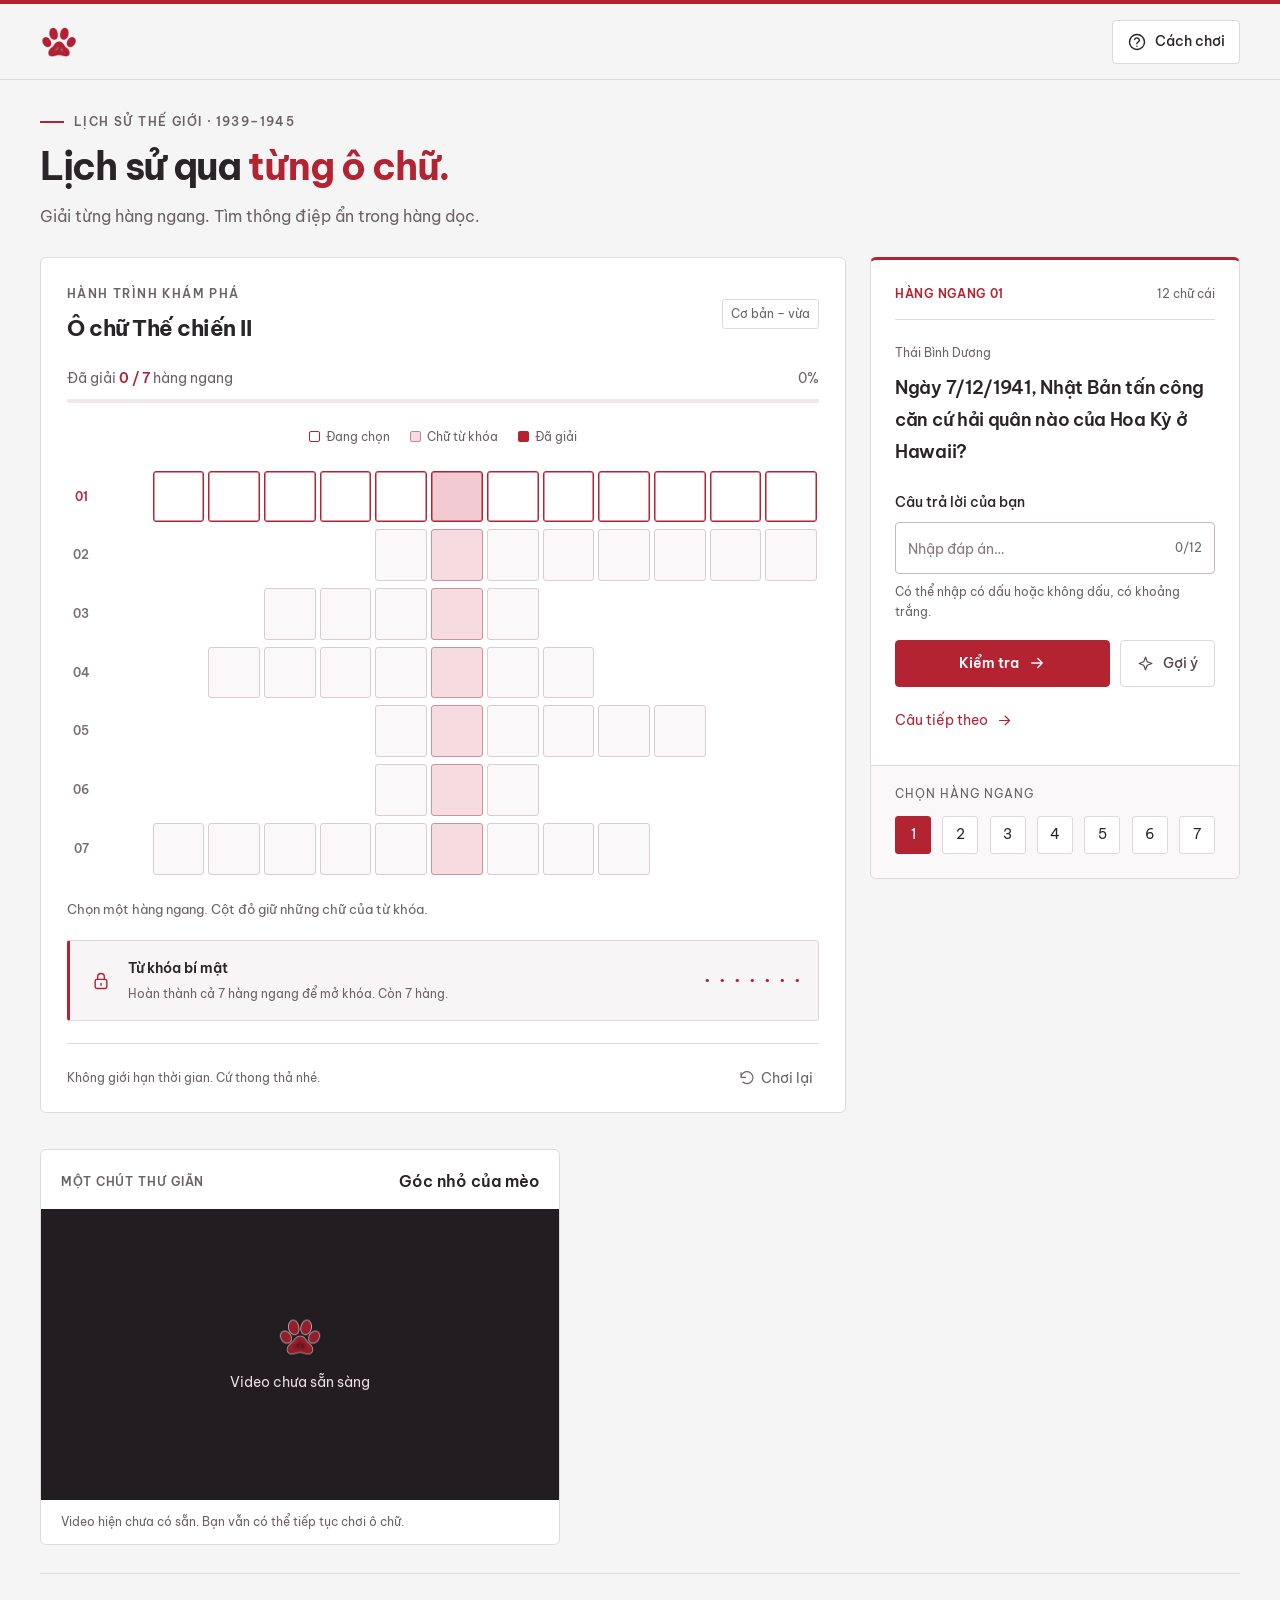
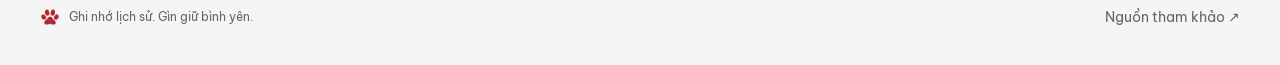
==== index.html @ 8218dc99 "first commit" ====
<!doctype html>
<html lang="vi">
<head><meta charset="utf-8"><meta name="viewport" content="width=device-width, initial-scale=1"><meta name="theme-color" content="#b42332"><title>Ô chữ Thế chiến II</title><meta name="description" content="Giải 7 hàng ngang về Thế chiến II để tìm từ khóa bí mật. Khám phá các sự kiện lịch sử giai đoạn 1939–1945."><link rel="icon" href="assets/favicon.svg" type="image/svg+xml"><link rel="stylesheet" href="style.css"><script type="module" src="script.js"></script></head>
<body>
<a class="skip" href="#game">Đến ô chữ</a>
<div id="paw-effects" aria-hidden="true"></div>
<svg class="icons" xmlns="http://www.w3.org/2000/svg" aria-hidden="true"><symbol id="arrow" viewBox="0 0 24 24"><path d="M5 12h14m-6-6 6 6-6 6"/></symbol><symbol id="help" viewBox="0 0 24 24"><circle cx="12" cy="12" r="9"/><path d="M9.1 9a3 3 0 0 1 5.8 1c0 2-3 2-3 4m.1 3h.01"/></symbol><symbol id="check" viewBox="0 0 24 24"><path d="m5 12 4 4L19 6"/></symbol><symbol id="spark" viewBox="0 0 24 24"><path d="m12 3 2.5 6.5L21 12l-6.5 2.5L12 21l-2.5-6.5L3 12l6.5-2.5Z"/></symbol><symbol id="reset" viewBox="0 0 24 24"><path d="M3 11a9 9 0 1 1 2.8 7M3 4v7h7"/></symbol><symbol id="lock" viewBox="0 0 24 24"><rect x="5" y="10" width="14" height="11" rx="2"/><path d="M8 10V7a4 4 0 0 1 8 0v3m-4 5v2"/></symbol></svg>
<header class="topbar"><span class="header-flourish" aria-hidden="true"><img src="assets/paw.webp" alt=""></span><button class="rules-button" data-open="help-dialog"><svg><use href="#help"/></svg>Cách chơi</button></header>
<main>
<section class="intro"><div><p class="eyebrow"><span></span> LỊCH SỬ THẾ GIỚI · 1939–1945</p><h1>Lịch sử qua <span>từng ô chữ.</span></h1><p>Giải từng hàng ngang. Tìm thông điệp ẩn trong hàng dọc.</p></div></section>
<div class="game-layout" id="game">
<section class="board-panel" aria-labelledby="board-title">
<div class="board-heading"><div><p class="overline">HÀNH TRÌNH KHÁM PHÁ</p><h2 id="board-title">Ô chữ Thế chiến II</h2></div><span class="difficulty">Cơ bản – vừa</span></div>
<div class="progress-info"><span id="progress-text">Đã giải <strong>0 / 7</strong> hàng ngang</span><span id="progress-percent">0%</span></div><div class="progress-track" role="progressbar" aria-label="Số câu đã giải" aria-valuemin="0" aria-valuemax="7" aria-valuenow="0"><span></span></div>
<div class="board-legend"><span><i class="legend-selected"></i> Đang chọn</span><span><i class="legend-key"></i> Chữ từ khóa</span><span><i class="legend-solved"></i> Đã giải</span></div>
<div class="grid-scroll" tabindex="0" role="region" aria-label="Bảng ô chữ; chọn một hàng để xem câu hỏi"><div id="crossword" class="crossword"></div></div>
<div class="board-guidance"><p class="board-tip">Chọn một hàng ngang. Cột đỏ giữ những chữ của từ khóa.</p></div>
<div id="keyword-box" class="keyword-box"><div class="keyword-icon"><svg><use href="#lock"/></svg></div><div class="keyword-copy"><h3>Từ khóa bí mật</h3><p id="keyword-note">Hoàn thành cả 7 hàng ngang để mở khóa.</p></div><div id="keyword-preview" class="keyword-preview" aria-label="Từ khóa chưa được mở">· · · · · · ·</div></div>
<div class="board-footer"><span>Không giới hạn thời gian. Cứ thong thả nhé.</span><button id="reset-button"><svg><use href="#reset"/></svg>Chơi lại</button></div>
</section>
<aside class="question-panel" aria-labelledby="question-title">

<div class="question-content"><div class="question-meta"><span id="question-number">HÀNG NGANG 01</span><span id="letter-count">12 chữ cái</span></div><span id="question-tag" class="question-tag"></span><h2 id="question-title" tabindex="-1"></h2>
<form id="answer-form" novalidate><label for="answer">Câu trả lời của bạn</label><div class="answer-wrap"><input id="answer" name="answer" type="text" autocomplete="off" autocapitalize="characters" spellcheck="false" aria-describedby="input-note feedback" placeholder="Nhập đáp án…"><span id="input-count">0/12</span></div><p id="input-note">Có thể nhập có dấu hoặc không dấu, có khoảng trắng.</p><div class="form-actions"><button class="primary" id="submit-answer" type="submit">Kiểm tra <svg><use href="#arrow"/></svg></button><button class="hint-button" id="hint-button" type="button" aria-expanded="false"><svg><use href="#spark"/></svg>Gợi ý</button></div></form>
<p id="hint" class="hint-text" hidden></p><div id="feedback" role="status" aria-live="polite"></div><div id="explanation" class="explanation" hidden><p></p><a target="_blank" rel="noopener noreferrer">Đọc nguồn lịch sử ↗</a></div><button class="next-button" id="next-question">Câu tiếp theo <svg><use href="#arrow"/></svg></button>
</div>
<div class="question-switcher"><span>CHỌN HÀNG NGANG</span><div id="question-nav" aria-label="Chọn câu hỏi"></div></div>
</aside>
</div>
<section class="video-section" aria-labelledby="video-title">
<div class="video-heading"><span class="overline">MỘT CHÚT THƯ GIÃN</span><h2 id="video-title">Góc nhỏ của mèo</h2></div>
<div class="video-frame">
<video id="cat-video" controls playsinline preload="metadata" aria-label="Video mèo" aria-describedby="video-status"><source src="cat.mp4" type="video/mp4">Trình duyệt của bạn không hỗ trợ phát video.</video>
<div id="video-empty" class="video-empty" hidden><img src="assets/paw.webp" alt=""><p>Video chưa sẵn sàng</p></div>
</div>
<p id="video-status" class="video-status" role="status" hidden>Video hiện chưa có sẵn. Bạn vẫn có thể tiếp tục chơi ô chữ.</p>
</section>
<footer><div><img class="paw-icon" src="assets/paw.webp" alt=""><span>Ghi nhớ lịch sử. Gìn giữ bình yên.</span></div><button data-open="sources-dialog">Nguồn tham khảo <span aria-hidden="true">↗</span></button></footer>
</main>
<dialog id="help-dialog" aria-labelledby="help-title"><div class="dialog-header"><span class="overline">TRƯỚC KHI KHÁM PHÁ</span><button class="close-dialog" aria-label="Đóng hướng dẫn">×</button></div><h2 id="help-title">Cách chơi ô chữ</h2><ol class="instructions"><li><strong>Chọn một hàng ngang.</strong><p>Nhấn vào hàng trong bảng hoặc số câu bên dưới câu hỏi.</p></li><li><strong>Điền đáp án và kiểm tra.</strong><p>Nhập có dấu hay không dấu đều được. Bảng tự bỏ dấu và khoảng trắng. Nhấn Enter để kiểm tra.</p></li><li><strong>Mở thông điệp cuối cùng.</strong><p>Mỗi đáp án đúng đóng góp một chữ vào cột đỏ. Giải đủ 7 hàng, đọc cột này từ trên xuống để tìm từ khóa.</p></li></ol><p class="dialog-note">Không có đồng hồ đếm ngược. Bạn có thể dùng gợi ý, sửa câu trả lời và xem lại các câu đã giải. Trên màn hình nhỏ, vuốt ngang bảng nếu cần.</p><button class="primary close-dialog">Bắt đầu khám phá <svg><use href="#arrow"/></svg></button></dialog>
<dialog id="sources-dialog" aria-labelledby="sources-title"><div class="dialog-header"><span class="overline">ĐỌC THÊM VỀ LỊCH SỬ</span><button class="close-dialog" aria-label="Đóng nguồn tham khảo">×</button></div><h2 id="sources-title">Nguồn tham khảo</h2><p>Thông tin câu hỏi được đối chiếu với các bảo tàng và cơ quan lưu trữ dưới đây. Nguồn gốc bằng tiếng Anh; câu hỏi và giải thích đã được viết lại bằng tiếng Việt.</p><ul id="sources-list" class="sources-list"></ul></dialog>
<dialog id="reset-dialog" aria-labelledby="reset-title"><div class="dialog-header"><span class="overline">MỘT HÀNH TRÌNH MỚI</span><button class="close-dialog" aria-label="Đóng">×</button></div><h2 id="reset-title">Bắt đầu lại ô chữ?</h2><p>Các câu đã điền và gợi ý đang mở sẽ được xóa khỏi lượt chơi này.</p><div class="dialog-actions"><button class="secondary close-dialog">Tiếp tục chơi</button><button class="primary" id="confirm-reset">Chơi lại từ đầu</button></div></dialog>
<dialog id="complete-dialog" class="complete-dialog" aria-labelledby="complete-title"><div class="dialog-header"><span class="overline">7 MẢNH KÝ ỨC · 1 THÔNG ĐIỆP</span><button class="close-dialog" aria-label="Đóng kết quả">×</button></div><span class="complete-emblem"><img src="assets/paw.webp" alt=""></span><p class="completion-caption">Bạn đã mở khóa từ hàng dọc</p><h2 id="complete-title">HÒA BÌNH</h2><p>Sau những năm tháng chiến tranh, điều đáng gìn giữ nhất vẫn là một ngày bình yên.</p><div class="result-letters" aria-hidden="true"><span>H</span><span>O</span><span>A</span><span>B</span><span>I</span><span>N</span><span>H</span></div><button class="primary close-dialog">Xem lại ô chữ <svg><use href="#arrow"/></svg></button></dialog>
<noscript><div class="noscript">Hãy bật JavaScript trong trình duyệt để chơi ô chữ.</div></noscript>
</body></html>
---- style.css ----
@import url('https://fonts.googleapis.com/css2?family=Be+Vietnam+Pro:wght@400;500;600;700;800&display=swap');
:root{font-family:'Be Vietnam Pro',Arial,sans-serif;color:#292427;background:#f6f5f5;font-synthesis:none;--red:#b42332;--dark:#861b27;--muted:#6b6266;--line:#dfd9db;--pale:#fcf0f1}
*{box-sizing:border-box}body{margin:0;font-size:16px;line-height:1.65;border-top:4px solid var(--red)}h1,h2,h3,p{margin-top:0}button,input,a{font:inherit}button{cursor:pointer;color:inherit}button:disabled{cursor:default}a{color:var(--red);text-underline-offset:4px}button,a,input{-webkit-tap-highlight-color:transparent}button:focus-visible,a:focus-visible,input:focus-visible,.grid-scroll:focus-visible{outline:3px solid var(--red);outline-offset:4px}::selection{background:#f4c4ca;color:#54121a}svg{width:20px;height:20px;fill:none;stroke:currentColor;stroke-width:1.7;stroke-linecap:round;stroke-linejoin:round;flex-shrink:0}.icons{position:absolute;width:0;height:0;overflow:hidden}.skip{position:fixed;top:-100px;left:20px;z-index:100;background:white;padding:12px 20px}.skip:focus{top:10px}[hidden]{display:none!important}
.topbar,main{max-width:1320px;margin:auto;padding-left:40px;padding-right:40px}.topbar{display:flex;align-items:center;justify-content:space-between;min-height:76px;border-bottom:1px solid var(--line)}.header-flourish{display:flex;align-items:center}.header-flourish img{width:38px;height:38px;object-fit:contain}.rules-button{display:flex;align-items:center;gap:8px;background:white;border:1px solid var(--line);border-radius:4px;padding:9px 14px;font-size:14px;font-weight:500;min-height:44px}.rules-button:hover{border-color:var(--red);color:var(--red)}.intro{padding:32px 0 28px}.eyebrow,.overline{font-size:12px;letter-spacing:1.4px;font-weight:600;color:var(--muted);margin-bottom:8px}.eyebrow{display:flex;align-items:center;gap:10px}.eyebrow>span{height:2px;width:24px;background:var(--red)}h1{font-size:clamp(28px,3vw,40px);line-height:1.4;font-weight:700;letter-spacing:-1.3px;margin-bottom:9px}h1 span{color:var(--red)}.intro>div>p:last-child{color:var(--muted);margin:0;font-size:16px}.game-layout{display:grid;grid-template-columns:minmax(0,1fr) 370px;gap:24px;align-items:start;scroll-margin-top:20px}.board-panel,.question-panel{background:white;border:1px solid var(--line);border-radius:6px;min-width:0;overflow:hidden}.board-panel{padding:26px 26px 0}.board-heading{display:flex;align-items:center;justify-content:space-between;gap:12px}.board-heading h2{font-size:22px;line-height:1.5;letter-spacing:-.5px;margin:0;font-weight:700}.difficulty{font-size:12px;color:var(--muted);white-space:nowrap;border:1px solid var(--line);padding:4px 8px;border-radius:3px}.progress-info{display:flex;justify-content:space-between;gap:12px;font-size:14px;color:var(--muted);margin:22px 0 9px}.progress-info strong{color:var(--red);font-weight:600}.progress-track{height:4px;background:#eee9eb}.progress-track>span{display:block;height:100%;width:0;background:var(--red);transition:width .35s ease}.board-legend{display:flex;justify-content:center;gap:20px;flex-wrap:wrap;font-size:12px;color:var(--muted);margin:24px 0 14px}.board-legend span{display:flex;align-items:center;gap:6px}.board-legend i{width:11px;height:11px;border-radius:2px}.legend-selected{border:1px solid var(--red);background:white}.legend-key{border:1px solid #c98790;background:#f6dce0}.legend-solved{background:var(--red)}.grid-scroll{overflow-x:auto;scrollbar-width:thin;scrollbar-color:#c6a1a7 transparent;padding:10px 2px 15px}.crossword{display:grid;gap:7px;width:100%;min-width:455px;max-width:780px;margin:auto}.cross-row{display:grid;grid-template-columns:24px repeat(13,minmax(0,1fr));gap:4px;align-items:center;padding:0;border:0;background:none;width:100%;text-align:center}.row-number{font-size:12px;font-weight:600;color:#796d72}.letter{aspect-ratio:1;display:grid;place-items:center;min-width:0;font-size:clamp(14px,1.5vw,20px);line-height:1;font-weight:600;color:#493c41;border:1px solid #d9cdd1;background:#faf8f9;border-radius:3px;transition:background .18s,border-color .18s,color .18s}.blank-cell{aspect-ratio:1;pointer-events:none}.letter.key-cell{background:#f6dce0;border-color:#cc919b}.cross-row:hover .letter{border-color:#b77c86}.cross-row.active .letter{background:white;border-color:var(--red);box-shadow:inset 0 0 0 .5px var(--red)}.cross-row.active .key-cell{background:#f2cad1}.cross-row.active .row-number{color:var(--red)}.cross-row.solved .letter{background:#f8ecee;border-color:#dcb1ba;color:#8b2634}.cross-row.solved .key-cell{background:var(--red);border-color:var(--red);color:white}.cross-row.solved.active .letter{border-color:var(--red)}.board-guidance{margin:8px 0 20px}.board-tip{font-size:13px;line-height:1.75;color:var(--muted);margin:0}.keyword-box{display:flex;align-items:center;gap:12px;background:#f8f5f6;border:1px solid var(--line);border-left:3px solid var(--red);padding:16px;border-radius:3px}.keyword-icon{display:grid;place-items:center;color:var(--red);flex-shrink:0;width:30px}.keyword-copy{min-width:0}.keyword-copy h3{font-size:14px;margin:0 0 4px;font-weight:600}.keyword-copy p{font-size:12px;margin:0;color:var(--muted)}.keyword-preview{margin-left:auto;white-space:nowrap;font-size:20px;letter-spacing:2px;color:var(--red);font-weight:700}.keyword-box.unlocked{background:var(--pale);border-color:#cc919b}.keyword-box.unlocked .keyword-preview{font-size:16px;letter-spacing:.4px}.board-footer{display:flex;justify-content:space-between;align-items:center;gap:14px;border-top:1px solid var(--line);margin-top:22px;padding:14px 0;font-size:12px;color:var(--muted)}.board-footer button{display:flex;align-items:center;gap:6px;border:0;background:none;font-size:14px;min-height:40px;white-space:nowrap}.board-footer svg{width:16px;height:16px}.question-panel{border-top:3px solid var(--red)}.question-content{padding:24px}.question-meta{display:flex;justify-content:space-between;gap:8px;font-size:12px;font-weight:600;color:var(--red);letter-spacing:.7px;padding-bottom:15px;border-bottom:1px solid var(--line);margin-bottom:18px}.question-meta>span:last-child{letter-spacing:0;color:var(--muted);font-weight:400}.question-tag{display:inline-block;font-size:12px;color:var(--muted);margin-bottom:9px}#question-title{font-size:18px;line-height:1.8;font-weight:600;letter-spacing:-.3px;margin:0 0 22px;min-height:96px}#question-title:focus{outline:none}#answer-form label{display:block;font-size:14px;font-weight:500;margin-bottom:8px}.answer-wrap{position:relative;display:flex;align-items:center;border:1px solid #c4b8bd;background:white;border-radius:4px;transition:border-color .2s}.answer-wrap:focus-within{border-color:var(--red);box-shadow:0 0 0 3px #b4233210}.answer-wrap.invalid{border-color:var(--red);background:#fff6f7}#answer{width:100%;background:none;border:0;outline:none;border-radius:4px;padding:12px 58px 12px 12px;color:#292427;font-size:16px}#answer::placeholder{color:#85787d;font-size:14px}#input-count{position:absolute;right:12px;font-size:12px;color:var(--muted);pointer-events:none}#input-note{font-size:12px;color:var(--muted);margin:8px 0 18px}.form-actions{display:grid;grid-template-columns:1fr auto;gap:10px}.primary,.secondary,.hint-button{display:inline-flex;align-items:center;justify-content:center;gap:9px;min-height:46px;border-radius:4px;padding:11px 16px;font-size:14px;font-weight:600;transition:background .18s,transform .18s;border:1px solid var(--red)}.primary{background:var(--red);color:white}.primary:hover:not(:disabled){background:var(--dark);border-color:var(--dark)}.primary:active:not(:disabled){transform:translateY(1px)}.primary:disabled{background:#f1e8ea;border-color:#e6d7dc;color:#79646c}.primary svg{width:18px;height:18px}.hint-button,.secondary{background:white;border-color:var(--line);color:#56464d;font-weight:500}.hint-button:hover:not(:disabled),.secondary:hover{border-color:#b98792;background:var(--pale)}.hint-button:disabled{opacity:.5}.hint-button svg{width:17px;height:17px}.hint-text{background:#faf4f5;border-left:2px solid var(--red);font-size:14px;padding:12px;margin:16px 0 0;color:#5f464e}#feedback{font-size:14px;color:var(--red)}#feedback:not(:empty){margin-top:16px}#feedback.correct{color:#65404a;font-weight:600}.explanation{border-top:1px solid var(--line);padding-top:14px;margin-top:14px}.explanation p{font-size:14px;color:var(--muted);margin-bottom:9px}.explanation a{font-size:13px}.next-button{border:0;background:none;display:flex;align-items:center;gap:8px;font-size:14px;color:var(--red);padding:8px 0;margin-top:14px;min-height:40px}.next-button svg{width:17px;height:17px}.question-switcher{padding:18px 24px 24px;background:#faf8f9;border-top:1px solid var(--line)}.question-switcher>span{display:block;color:var(--muted);font-size:12px;letter-spacing:1px;margin-bottom:12px}#question-nav{display:flex;justify-content:space-between;gap:5px}#question-nav button{position:relative;width:36px;height:38px;border:1px solid var(--line);background:white;border-radius:3px;font-size:14px}#question-nav button:hover{border-color:var(--red)}#question-nav button.active{background:var(--red);border-color:var(--red);color:white}#question-nav button.solved:after{content:'';position:absolute;bottom:4px;left:calc(50% - 5px);width:10px;height:2px;background:var(--red)}#question-nav button.active.solved:after{background:white}
.video-section{max-width:520px;margin:36px 0 0;border:1px solid var(--line);border-radius:6px;background:white;overflow:hidden}.video-heading{padding:18px 20px 14px;display:flex;align-items:center;justify-content:space-between;gap:12px}.video-heading .overline{margin:0;font-size:12px;letter-spacing:.9px}.video-heading h2{font-size:16px;margin:0;font-weight:600}.video-frame{aspect-ratio:16/9;position:relative;background:#221d20}.video-frame video{display:block;width:100%;height:100%;object-fit:contain}.video-empty{position:absolute;inset:0;display:flex;flex-direction:column;align-items:center;justify-content:center;color:#e9dde1}.video-empty img{width:44px;height:44px;opacity:.8;object-fit:contain}.video-empty p{font-size:14px;margin:12px 0 0}.video-status{font-size:12px;color:var(--muted);padding:12px 20px;margin:0}footer{display:flex;justify-content:space-between;align-items:center;gap:16px;padding:24px 0 28px;margin-top:28px;border-top:1px solid var(--line);font-size:12px;color:var(--muted)}footer>div{display:flex;align-items:center;gap:9px}.paw-icon{width:20px;height:20px;object-fit:contain}footer button{border:0;background:none;color:var(--muted);font-size:14px;padding:8px 0}
dialog{font:inherit;color:#292427;border:1px solid var(--line);border-top:4px solid var(--red);border-radius:6px;padding:28px;width:min(540px,calc(100vw - 32px));max-height:90svh;background:white;box-shadow:0 20px 70px #23171e26}dialog::backdrop{background:#21161bcc}.dialog-header{display:flex;justify-content:space-between;align-items:center;gap:12px;margin-bottom:20px}.dialog-header .overline{margin:0}.dialog-header button{display:grid;place-items:center;width:36px;height:36px;border:1px solid var(--line);background:white;border-radius:3px;font-size:25px;line-height:1}dialog h2{font-size:26px;letter-spacing:-.6px;margin-bottom:18px}dialog>p{font-size:16px;color:var(--muted)}dialog .dialog-note{font-size:13px;background:#f8f5f6;padding:14px;color:var(--muted)}.instructions{padding-left:22px}.instructions li{font-size:16px;padding-left:6px;margin-bottom:18px}.instructions p{font-size:14px;margin:5px 0;color:var(--muted)}.sources-list{list-style:none;padding:0}.sources-list li{border-top:1px solid var(--line);padding:12px 0}.sources-list a{font-size:14px}.sources-list small{display:block;font-size:12px;color:var(--muted);margin-top:4px}.dialog-actions{display:flex;justify-content:flex-end;gap:10px;margin-top:20px}.complete-dialog{text-align:center}.complete-emblem{display:block;width:60px;height:60px;margin:8px auto 20px}.complete-emblem img{width:100%;height:100%;object-fit:contain}.completion-caption{font-size:14px!important}.complete-dialog h2{font-size:42px;letter-spacing:4px;color:var(--red);margin-bottom:14px}.result-letters{display:flex;justify-content:center;gap:6px;margin:24px 0}.result-letters span{display:grid;place-items:center;width:38px;height:42px;border:1px solid #dcb1ba;background:var(--pale);font-weight:600;color:var(--red);border-radius:3px}.noscript{position:fixed;bottom:12px;left:12px;right:12px;background:white;border:1px solid var(--red);padding:12px;text-align:center}
#paw-effects{position:fixed;inset:0;z-index:50;overflow:hidden;pointer-events:none}.paw-stamp{position:absolute;width:26px;height:26px;object-fit:contain;pointer-events:none}@media(hover:hover) and (pointer:fine){.paw-ready body,.paw-ready button,.paw-ready a,.paw-ready dialog{cursor:url('assets/paw-cursor.png') 16 7,auto}.paw-ready input{cursor:text}.paw-ready video{cursor:auto}}
@media(max-width:1150px){.topbar,main{padding-left:24px;padding-right:24px}.game-layout{grid-template-columns:minmax(0,1fr) 330px;gap:18px}.board-panel{padding:22px 20px 0}.question-content{padding:22px 20px}.question-switcher{padding:18px 20px 22px}.keyword-box{flex-wrap:wrap}.keyword-preview{font-size:18px}.board-heading{align-items:flex-start;flex-wrap:wrap}.letter{font-size:16px}}
@media(max-width:950px){.game-layout{grid-template-columns:1fr}.crossword{max-width:720px}.board-panel{padding:24px 26px 0}.board-heading{align-items:center}.question-content{padding:26px}.question-switcher{padding:20px 26px}#question-title{min-height:0}#question-nav{justify-content:flex-start;gap:10px}.question-panel .form-actions{grid-template-columns:minmax(160px,240px) auto;justify-content:start}.letter{font-size:20px}.video-section{margin-top:24px}}
@media(max-width:580px){.topbar,main{padding-left:16px;padding-right:16px}.topbar{min-height:66px}.header-flourish img{width:31px;height:31px}.rules-button{padding:8px 12px}.intro{padding:24px 0}.intro h1{font-size:28px;letter-spacing:-1px}.intro>div>p:last-child{font-size:14px}.eyebrow{letter-spacing:.5px}.board-panel{padding:18px 14px 0}.board-heading h2{font-size:20px}.board-heading{gap:8px}.board-legend{gap:13px;font-size:12px}.crossword{min-width:445px;gap:7px}.cross-row{grid-template-columns:21px repeat(13,minmax(0,1fr));gap:4px}.letter{font-size:16px}.keyword-box{padding:13px 10px;gap:8px}.keyword-preview{width:100%;text-align:center;margin-top:7px}.board-footer>span{max-width:190px}.question-content{padding:22px 18px}.question-switcher{padding:18px}.question-panel .form-actions{grid-template-columns:1fr auto;justify-content:stretch}#question-nav{justify-content:space-between;gap:5px}#question-nav button{width:34px;height:40px}.video-heading{flex-wrap:wrap;padding:14px 16px;gap:5px}.video-heading .overline{font-size:12px}.video-heading h2{font-size:15px}footer{flex-wrap:wrap;gap:6px;margin-top:24px;padding:20px 0}dialog{padding:22px}.complete-dialog h2{font-size:32px;letter-spacing:3px}.result-letters{gap:4px}.result-letters span{width:31px;height:38px}.dialog-actions{flex-wrap:wrap}}
@media(prefers-reduced-motion:reduce){*,*:before,*:after{animation:none!important;transition:none!important}#paw-effects{display:none}.primary:active:not(:disabled){transform:none}}
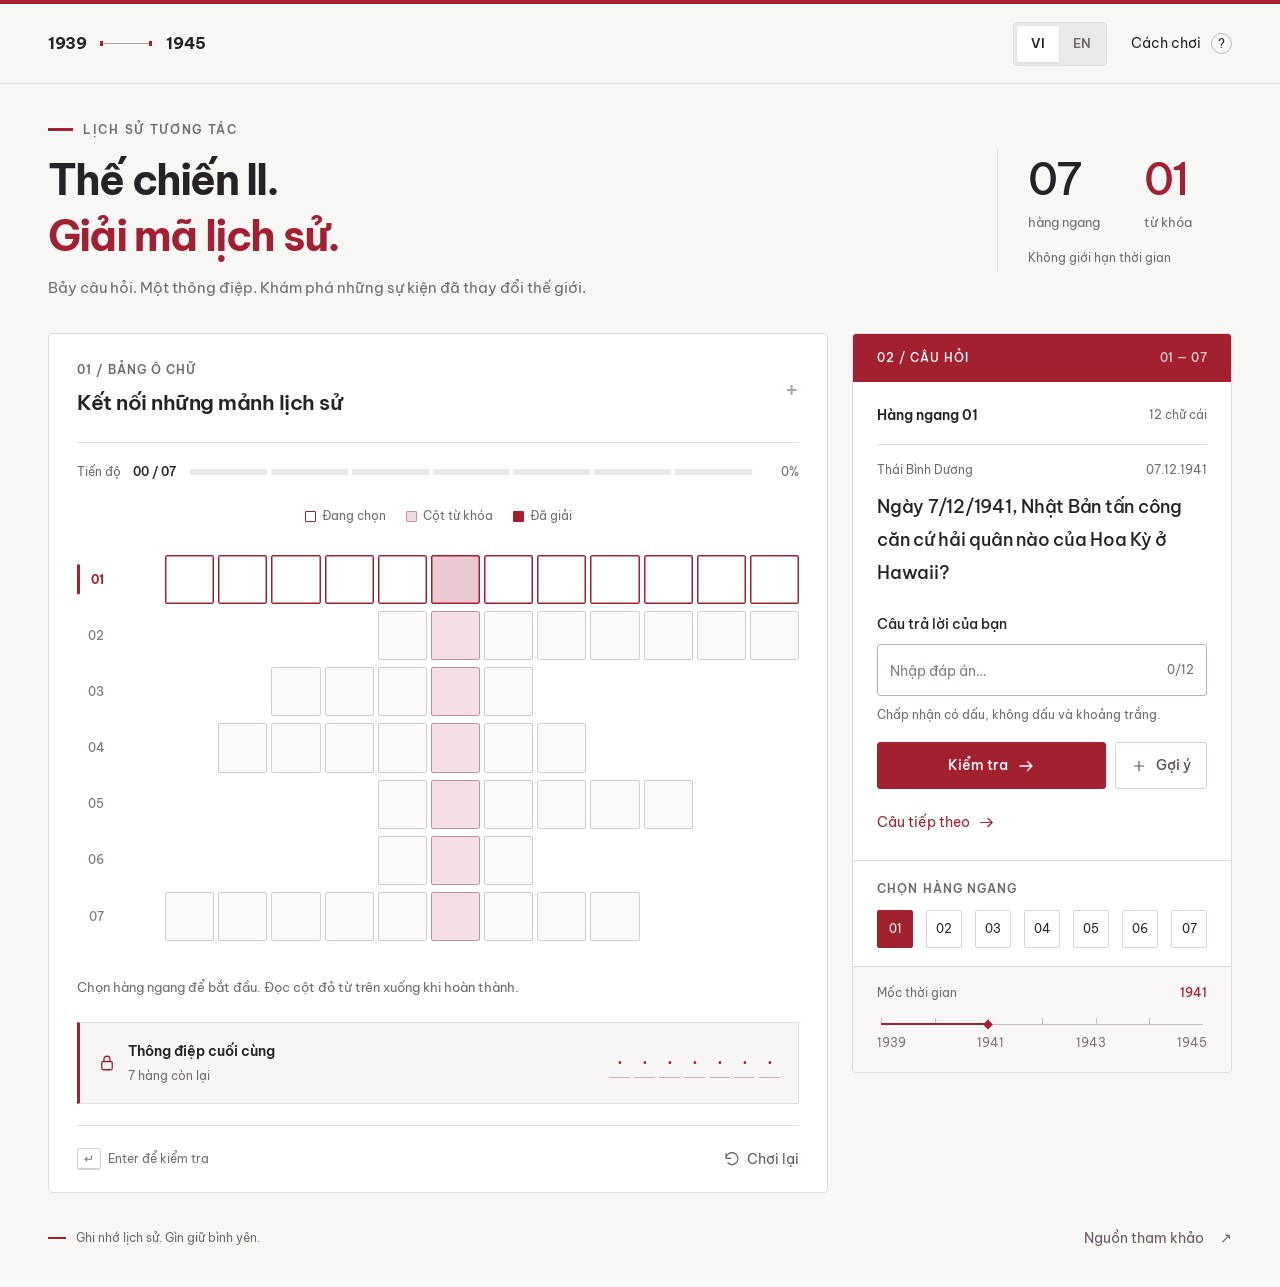
==== commit f9866543: "Rebuild" ====
--- a/index.html
+++ b/index.html
@@ -1,45 +1,36 @@
 <!doctype html>
 <html lang="vi">
-<head><meta charset="utf-8"><meta name="viewport" content="width=device-width, initial-scale=1"><meta name="theme-color" content="#b42332"><title>Ô chữ Thế chiến II</title><meta name="description" content="Giải 7 hàng ngang về Thế chiến II để tìm từ khóa bí mật. Khám phá các sự kiện lịch sử giai đoạn 1939–1945."><link rel="icon" href="assets/favicon.svg" type="image/svg+xml"><link rel="stylesheet" href="style.css"><script type="module" src="script.js"></script></head>
+<head>
+<meta charset="utf-8"><meta name="viewport" content="width=device-width, initial-scale=1"><meta name="theme-color" content="#a32030">
+<title>Thế chiến II — Giải mã lịch sử</title><meta name="description" content="Giải bảy câu hỏi lịch sử. Khám phá Thế chiến II qua một ô chữ tương tác.">
+<link rel="icon" href="assets/favicon.svg" type="image/svg+xml"><link rel="stylesheet" href="style.css"><script type="module" src="script.js"></script>
+</head>
 <body>
-<a class="skip" href="#game">Đến ô chữ</a>
-<div id="paw-effects" aria-hidden="true"></div>
-<svg class="icons" xmlns="http://www.w3.org/2000/svg" aria-hidden="true"><symbol id="arrow" viewBox="0 0 24 24"><path d="M5 12h14m-6-6 6 6-6 6"/></symbol><symbol id="help" viewBox="0 0 24 24"><circle cx="12" cy="12" r="9"/><path d="M9.1 9a3 3 0 0 1 5.8 1c0 2-3 2-3 4m.1 3h.01"/></symbol><symbol id="check" viewBox="0 0 24 24"><path d="m5 12 4 4L19 6"/></symbol><symbol id="spark" viewBox="0 0 24 24"><path d="m12 3 2.5 6.5L21 12l-6.5 2.5L12 21l-2.5-6.5L3 12l6.5-2.5Z"/></symbol><symbol id="reset" viewBox="0 0 24 24"><path d="M3 11a9 9 0 1 1 2.8 7M3 4v7h7"/></symbol><symbol id="lock" viewBox="0 0 24 24"><rect x="5" y="10" width="14" height="11" rx="2"/><path d="M8 10V7a4 4 0 0 1 8 0v3m-4 5v2"/></symbol></svg>
-<header class="topbar"><span class="header-flourish" aria-hidden="true"><img src="assets/paw.webp" alt=""></span><button class="rules-button" data-open="help-dialog"><svg><use href="#help"/></svg>Cách chơi</button></header>
+<a class="skip" href="#game" data-i18n="skip">Đến ô chữ</a>
+<svg class="icons" xmlns="http://www.w3.org/2000/svg" aria-hidden="true"><symbol id="arrow" viewBox="0 0 24 24"><path d="M4 12h16m-6-6 6 6-6 6"/></symbol><symbol id="check" viewBox="0 0 24 24"><path d="m5 12 4 4L19 6"/></symbol><symbol id="plus" viewBox="0 0 24 24"><path d="M12 5v14M5 12h14"/></symbol><symbol id="reset" viewBox="0 0 24 24"><path d="M3 11a9 9 0 1 1 2.8 7M3 4v7h7"/></symbol><symbol id="lock" viewBox="0 0 24 24"><rect x="5" y="10" width="14" height="11" rx="2"/><path d="M8 10V7a4 4 0 0 1 8 0v3"/></symbol></svg>
+<header class="topbar"><div class="period" aria-label="1939–1945"><span>1939</span><i></i><span>1945</span></div><div class="top-actions"><div class="language-switch" role="group" aria-label="Ngôn ngữ" data-aria="language"><button data-lang="vi" lang="vi" aria-label="Tiếng Việt" aria-pressed="true">VI</button><button data-lang="en" lang="en" aria-label="English" aria-pressed="false">EN</button></div><button class="rules-button" data-open="help-dialog"><span data-i18n="rules">Cách chơi</span><span aria-hidden="true">?</span></button></div></header>
 <main>
-<section class="intro"><div><p class="eyebrow"><span></span> LỊCH SỬ THẾ GIỚI · 1939–1945</p><h1>Lịch sử qua <span>từng ô chữ.</span></h1><p>Giải từng hàng ngang. Tìm thông điệp ẩn trong hàng dọc.</p></div></section>
+<section class="intro"><div class="intro-copy"><p class="eyebrow"><span class="red-rule"></span><span data-i18n="eyebrow">LỊCH SỬ TƯƠNG TÁC</span></p><h1><span data-i18n="heading">Thế chiến II.</span><span class="accent" data-i18n="subtitle">Giải mã lịch sử.</span></h1><p class="intro-description" data-i18n="intro">Bảy câu hỏi. Một thông điệp. Khám phá những sự kiện đã thay đổi thế giới.</p></div><div class="intro-index"><div><strong>07</strong><span data-i18n="clues">hàng ngang</span></div><div><strong>01</strong><span data-i18n="secret">từ khóa</span></div><p data-i18n="time">Không giới hạn thời gian</p></div></section>
 <div class="game-layout" id="game">
-<section class="board-panel" aria-labelledby="board-title">
-<div class="board-heading"><div><p class="overline">HÀNH TRÌNH KHÁM PHÁ</p><h2 id="board-title">Ô chữ Thế chiến II</h2></div><span class="difficulty">Cơ bản – vừa</span></div>
-<div class="progress-info"><span id="progress-text">Đã giải <strong>0 / 7</strong> hàng ngang</span><span id="progress-percent">0%</span></div><div class="progress-track" role="progressbar" aria-label="Số câu đã giải" aria-valuemin="0" aria-valuemax="7" aria-valuenow="0"><span></span></div>
-<div class="board-legend"><span><i class="legend-selected"></i> Đang chọn</span><span><i class="legend-key"></i> Chữ từ khóa</span><span><i class="legend-solved"></i> Đã giải</span></div>
-<div class="grid-scroll" tabindex="0" role="region" aria-label="Bảng ô chữ; chọn một hàng để xem câu hỏi"><div id="crossword" class="crossword"></div></div>
-<div class="board-guidance"><p class="board-tip">Chọn một hàng ngang. Cột đỏ giữ những chữ của từ khóa.</p></div>
-<div id="keyword-box" class="keyword-box"><div class="keyword-icon"><svg><use href="#lock"/></svg></div><div class="keyword-copy"><h3>Từ khóa bí mật</h3><p id="keyword-note">Hoàn thành cả 7 hàng ngang để mở khóa.</p></div><div id="keyword-preview" class="keyword-preview" aria-label="Từ khóa chưa được mở">· · · · · · ·</div></div>
-<div class="board-footer"><span>Không giới hạn thời gian. Cứ thong thả nhé.</span><button id="reset-button"><svg><use href="#reset"/></svg>Chơi lại</button></div>
+<section class="board-panel" aria-labelledby="board-title"><div class="section-heading"><div><p class="overline" data-i18n="boardLabel">01 / BẢNG Ô CHỮ</p><h2 id="board-title" data-i18n="boardTitle">Kết nối những mảnh lịch sử</h2></div><span class="board-corner" aria-hidden="true">+</span></div>
+<div class="progress-row"><span data-i18n="progress">Tiến độ</span><strong id="progress-text">00 / 07</strong><div class="progress-track" role="progressbar" aria-label="Tiến độ" data-aria="progress" aria-valuemin="0" aria-valuemax="7" aria-valuenow="0"><span aria-hidden="true"></span><span aria-hidden="true"></span><span aria-hidden="true"></span><span aria-hidden="true"></span><span aria-hidden="true"></span><span aria-hidden="true"></span><span aria-hidden="true"></span></div><span id="progress-percent">0%</span></div>
+<div class="board-legend"><span><i class="legend-selected"></i><span data-i18n="active">Đang chọn</span></span><span><i class="legend-key"></i><span data-i18n="key">Cột từ khóa</span></span><span><i class="legend-solved"></i><span data-i18n="solved">Đã giải</span></span></div>
+<div class="grid-stage"><div class="grid-scroll" tabindex="0" role="region" aria-label="Bảng ô chữ" data-aria="boardRegion"><div class="crossword-wrap"><span id="row-marker" aria-hidden="true"></span><div id="crossword"></div></div></div></div>
+<p class="mobile-scroll" data-i18n="scroll">Vuốt ngang để xem toàn bộ bảng</p><p class="board-tip" data-i18n="boardTip">Chọn hàng ngang để bắt đầu. Đọc cột đỏ từ trên xuống khi hoàn thành.</p>
+<div class="keyword-box" id="keyword-box"><div class="keyword-heading"><svg><use href="#lock"/></svg><div><h3 data-i18n="secretTitle">Thông điệp cuối cùng</h3><p id="keyword-note"></p></div></div><div id="keyword-preview" class="keyword-preview"></div></div>
+<div class="board-footer"><span class="keyboard-note"><kbd>↵</kbd><span data-i18n="keyboard">Enter để kiểm tra</span></span><button id="reset-button"><svg><use href="#reset"/></svg><span data-i18n="reset">Chơi lại</span></button></div>
 </section>
-<aside class="question-panel" aria-labelledby="question-title">
-
-<div class="question-content"><div class="question-meta"><span id="question-number">HÀNG NGANG 01</span><span id="letter-count">12 chữ cái</span></div><span id="question-tag" class="question-tag"></span><h2 id="question-title" tabindex="-1"></h2>
-<form id="answer-form" novalidate><label for="answer">Câu trả lời của bạn</label><div class="answer-wrap"><input id="answer" name="answer" type="text" autocomplete="off" autocapitalize="characters" spellcheck="false" aria-describedby="input-note feedback" placeholder="Nhập đáp án…"><span id="input-count">0/12</span></div><p id="input-note">Có thể nhập có dấu hoặc không dấu, có khoảng trắng.</p><div class="form-actions"><button class="primary" id="submit-answer" type="submit">Kiểm tra <svg><use href="#arrow"/></svg></button><button class="hint-button" id="hint-button" type="button" aria-expanded="false"><svg><use href="#spark"/></svg>Gợi ý</button></div></form>
-<p id="hint" class="hint-text" hidden></p><div id="feedback" role="status" aria-live="polite"></div><div id="explanation" class="explanation" hidden><p></p><a target="_blank" rel="noopener noreferrer">Đọc nguồn lịch sử ↗</a></div><button class="next-button" id="next-question">Câu tiếp theo <svg><use href="#arrow"/></svg></button>
-</div>
-<div class="question-switcher"><span>CHỌN HÀNG NGANG</span><div id="question-nav" aria-label="Chọn câu hỏi"></div></div>
-</aside>
-</div>
-<section class="video-section" aria-labelledby="video-title">
-<div class="video-heading"><span class="overline">MỘT CHÚT THƯ GIÃN</span><h2 id="video-title">Góc nhỏ của mèo</h2></div>
-<div class="video-frame">
-<video id="cat-video" controls playsinline preload="metadata" aria-label="Video mèo" aria-describedby="video-status"><source src="cat.mp4" type="video/mp4">Trình duyệt của bạn không hỗ trợ phát video.</video>
-<div id="video-empty" class="video-empty" hidden><img src="assets/paw.webp" alt=""><p>Video chưa sẵn sàng</p></div>
-</div>
-<p id="video-status" class="video-status" role="status" hidden>Video hiện chưa có sẵn. Bạn vẫn có thể tiếp tục chơi ô chữ.</p>
-</section>
-<footer><div><img class="paw-icon" src="assets/paw.webp" alt=""><span>Ghi nhớ lịch sử. Gìn giữ bình yên.</span></div><button data-open="sources-dialog">Nguồn tham khảo <span aria-hidden="true">↗</span></button></footer>
+<aside class="question-panel" aria-labelledby="question-title"><div class="question-top"><span data-i18n="questionLabel">02 / CÂU HỎI</span><span id="question-position">01 — 07</span></div><div class="question-content"><div class="question-meta"><span id="question-number"></span><span id="letter-count"></span></div><div class="question-subject"><span id="question-tag"></span><span id="question-date"></span></div><h2 id="question-title" tabindex="-1"></h2>
+<form id="answer-form" novalidate><label for="answer" data-i18n="answerLabel">Câu trả lời của bạn</label><div class="answer-wrap"><input id="answer" name="answer" type="text" autocomplete="off" autocapitalize="characters" spellcheck="false" aria-describedby="input-note feedback"><span id="input-count"></span></div><p id="input-note" data-i18n="inputNote">Chấp nhận có dấu, không dấu và khoảng trắng.</p><div class="form-actions"><button class="primary" id="submit-answer" type="submit"><span></span><svg><use href="#arrow"/></svg></button><button class="hint-button" id="hint-button" type="button" aria-expanded="false" aria-controls="hint"><svg><use href="#plus"/></svg><span data-i18n="hint">Gợi ý</span></button></div></form>
+<p id="hint" class="hint-text" hidden></p><div id="feedback" role="status" aria-live="polite"></div><div id="explanation" class="explanation" hidden><div class="archive-heading"><span class="overline" data-i18n="context">BỐI CẢNH LỊCH SỬ</span><span id="archive-number" aria-hidden="true"></span></div><time id="archive-date"></time><p id="archive-text"></p><a id="history-source" class="source-link" target="_blank" rel="noopener noreferrer"><span></span><span aria-hidden="true">↗</span></a><figure id="archive-photo" hidden><img width="960" height="755" loading="lazy" decoding="async"><figcaption><span id="photo-caption"></span><a id="photo-credit" target="_blank" rel="noopener noreferrer"></a></figcaption></figure></div><button class="next-button" id="next-question"><span></span><svg><use href="#arrow"/></svg></button>
+</div><div class="question-switcher"><span class="overline" data-i18n="choose">Chọn hàng ngang</span><div id="question-nav" role="group" data-aria="choose" aria-label="Chọn hàng ngang"></div></div>
+<div class="timeline" role="img" data-aria="timeline" aria-label="Vị trí của sự kiện trong giai đoạn 1939–1945"><div class="timeline-label"><span data-i18n="date">Mốc thời gian</span><strong id="timeline-date"></strong></div><div class="timeline-track"><span></span><i></i></div><div class="timeline-years" aria-hidden="true"><span>1939</span><span>1941</span><span>1943</span><span>1945</span></div></div>
+</aside></div>
+<footer><p><span class="footer-rule" aria-hidden="true"></span><span data-i18n="footer">Ghi nhớ lịch sử. Gìn giữ bình yên.</span></p><button data-open="sources-dialog"><span data-i18n="sources">Nguồn tham khảo</span><span aria-hidden="true">↗</span></button></footer>
 </main>
-<dialog id="help-dialog" aria-labelledby="help-title"><div class="dialog-header"><span class="overline">TRƯỚC KHI KHÁM PHÁ</span><button class="close-dialog" aria-label="Đóng hướng dẫn">×</button></div><h2 id="help-title">Cách chơi ô chữ</h2><ol class="instructions"><li><strong>Chọn một hàng ngang.</strong><p>Nhấn vào hàng trong bảng hoặc số câu bên dưới câu hỏi.</p></li><li><strong>Điền đáp án và kiểm tra.</strong><p>Nhập có dấu hay không dấu đều được. Bảng tự bỏ dấu và khoảng trắng. Nhấn Enter để kiểm tra.</p></li><li><strong>Mở thông điệp cuối cùng.</strong><p>Mỗi đáp án đúng đóng góp một chữ vào cột đỏ. Giải đủ 7 hàng, đọc cột này từ trên xuống để tìm từ khóa.</p></li></ol><p class="dialog-note">Không có đồng hồ đếm ngược. Bạn có thể dùng gợi ý, sửa câu trả lời và xem lại các câu đã giải. Trên màn hình nhỏ, vuốt ngang bảng nếu cần.</p><button class="primary close-dialog">Bắt đầu khám phá <svg><use href="#arrow"/></svg></button></dialog>
-<dialog id="sources-dialog" aria-labelledby="sources-title"><div class="dialog-header"><span class="overline">ĐỌC THÊM VỀ LỊCH SỬ</span><button class="close-dialog" aria-label="Đóng nguồn tham khảo">×</button></div><h2 id="sources-title">Nguồn tham khảo</h2><p>Thông tin câu hỏi được đối chiếu với các bảo tàng và cơ quan lưu trữ dưới đây. Nguồn gốc bằng tiếng Anh; câu hỏi và giải thích đã được viết lại bằng tiếng Việt.</p><ul id="sources-list" class="sources-list"></ul></dialog>
-<dialog id="reset-dialog" aria-labelledby="reset-title"><div class="dialog-header"><span class="overline">MỘT HÀNH TRÌNH MỚI</span><button class="close-dialog" aria-label="Đóng">×</button></div><h2 id="reset-title">Bắt đầu lại ô chữ?</h2><p>Các câu đã điền và gợi ý đang mở sẽ được xóa khỏi lượt chơi này.</p><div class="dialog-actions"><button class="secondary close-dialog">Tiếp tục chơi</button><button class="primary" id="confirm-reset">Chơi lại từ đầu</button></div></dialog>
-<dialog id="complete-dialog" class="complete-dialog" aria-labelledby="complete-title"><div class="dialog-header"><span class="overline">7 MẢNH KÝ ỨC · 1 THÔNG ĐIỆP</span><button class="close-dialog" aria-label="Đóng kết quả">×</button></div><span class="complete-emblem"><img src="assets/paw.webp" alt=""></span><p class="completion-caption">Bạn đã mở khóa từ hàng dọc</p><h2 id="complete-title">HÒA BÌNH</h2><p>Sau những năm tháng chiến tranh, điều đáng gìn giữ nhất vẫn là một ngày bình yên.</p><div class="result-letters" aria-hidden="true"><span>H</span><span>O</span><span>A</span><span>B</span><span>I</span><span>N</span><span>H</span></div><button class="primary close-dialog">Xem lại ô chữ <svg><use href="#arrow"/></svg></button></dialog>
-<noscript><div class="noscript">Hãy bật JavaScript trong trình duyệt để chơi ô chữ.</div></noscript>
+<dialog id="help-dialog" aria-labelledby="help-title"><div class="dialog-header"><span class="overline" data-i18n="rules">Cách chơi</span><button class="close-dialog" data-aria="close" aria-label="Đóng">×</button></div><h2 id="help-title" data-i18n="helpTitle">Cách chơi ô chữ</h2><ol class="instructions"><li><strong data-i18n="help1"></strong><p data-i18n="help1Text"></p></li><li><strong data-i18n="help2"></strong><p data-i18n="help2Text"></p></li><li><strong data-i18n="help3"></strong><p data-i18n="help3Text"></p></li></ol><p class="dialog-note" data-i18n="helpNote"></p><button class="primary close-dialog"><span data-i18n="start"></span><svg><use href="#arrow"/></svg></button></dialog>
+<dialog id="sources-dialog" aria-labelledby="sources-title"><div class="dialog-header"><span class="overline">1939 — 1945</span><button class="close-dialog" data-aria="close" aria-label="Đóng">×</button></div><h2 id="sources-title" data-i18n="sources"></h2><p data-i18n="sourcesIntro"></p><ul id="sources-list" class="sources-list"></ul></dialog>
+<dialog id="reset-dialog" aria-labelledby="reset-title"><div class="dialog-header"><span class="overline" data-i18n="reset"></span><button class="close-dialog" data-aria="close" aria-label="Đóng">×</button></div><h2 id="reset-title" data-i18n="resetTitle"></h2><p data-i18n="resetText"></p><div class="dialog-actions"><button class="secondary close-dialog" data-i18n="cancel"></button><button class="primary" id="confirm-reset" data-i18n="confirm"></button></div></dialog>
+<dialog id="complete-dialog" class="complete-dialog" aria-labelledby="complete-title"><div class="dialog-header"><span class="overline" data-i18n="completeLabel"></span><button class="close-dialog" data-aria="close" aria-label="Đóng">×</button></div><div class="completion-mark" aria-hidden="true"><svg><use href="#check"/></svg></div><p data-i18n="completeTitle"></p><h2 id="complete-title"></h2><div class="result-letters" aria-hidden="true"></div><p data-i18n="completeText"></p><button class="primary close-dialog"><span data-i18n="review"></span><svg><use href="#arrow"/></svg></button></dialog>
+<noscript><div class="noscript">Hãy bật JavaScript để chơi ô chữ. / Enable JavaScript to play.</div></noscript>
 </body></html>
--- a/style.css
+++ b/style.css
@@ -1,11 +1,21 @@
 @import url('https://fonts.googleapis.com/css2?family=Be+Vietnam+Pro:wght@400;500;600;700;800&display=swap');
-:root{font-family:'Be Vietnam Pro',Arial,sans-serif;color:#292427;background:#f6f5f5;font-synthesis:none;--red:#b42332;--dark:#861b27;--muted:#6b6266;--line:#dfd9db;--pale:#fcf0f1}
-*{box-sizing:border-box}body{margin:0;font-size:16px;line-height:1.65;border-top:4px solid var(--red)}h1,h2,h3,p{margin-top:0}button,input,a{font:inherit}button{cursor:pointer;color:inherit}button:disabled{cursor:default}a{color:var(--red);text-underline-offset:4px}button,a,input{-webkit-tap-highlight-color:transparent}button:focus-visible,a:focus-visible,input:focus-visible,.grid-scroll:focus-visible{outline:3px solid var(--red);outline-offset:4px}::selection{background:#f4c4ca;color:#54121a}svg{width:20px;height:20px;fill:none;stroke:currentColor;stroke-width:1.7;stroke-linecap:round;stroke-linejoin:round;flex-shrink:0}.icons{position:absolute;width:0;height:0;overflow:hidden}.skip{position:fixed;top:-100px;left:20px;z-index:100;background:white;padding:12px 20px}.skip:focus{top:10px}[hidden]{display:none!important}
-.topbar,main{max-width:1320px;margin:auto;padding-left:40px;padding-right:40px}.topbar{display:flex;align-items:center;justify-content:space-between;min-height:76px;border-bottom:1px solid var(--line)}.header-flourish{display:flex;align-items:center}.header-flourish img{width:38px;height:38px;object-fit:contain}.rules-button{display:flex;align-items:center;gap:8px;background:white;border:1px solid var(--line);border-radius:4px;padding:9px 14px;font-size:14px;font-weight:500;min-height:44px}.rules-button:hover{border-color:var(--red);color:var(--red)}.intro{padding:32px 0 28px}.eyebrow,.overline{font-size:12px;letter-spacing:1.4px;font-weight:600;color:var(--muted);margin-bottom:8px}.eyebrow{display:flex;align-items:center;gap:10px}.eyebrow>span{height:2px;width:24px;background:var(--red)}h1{font-size:clamp(28px,3vw,40px);line-height:1.4;font-weight:700;letter-spacing:-1.3px;margin-bottom:9px}h1 span{color:var(--red)}.intro>div>p:last-child{color:var(--muted);margin:0;font-size:16px}.game-layout{display:grid;grid-template-columns:minmax(0,1fr) 370px;gap:24px;align-items:start;scroll-margin-top:20px}.board-panel,.question-panel{background:white;border:1px solid var(--line);border-radius:6px;min-width:0;overflow:hidden}.board-panel{padding:26px 26px 0}.board-heading{display:flex;align-items:center;justify-content:space-between;gap:12px}.board-heading h2{font-size:22px;line-height:1.5;letter-spacing:-.5px;margin:0;font-weight:700}.difficulty{font-size:12px;color:var(--muted);white-space:nowrap;border:1px solid var(--line);padding:4px 8px;border-radius:3px}.progress-info{display:flex;justify-content:space-between;gap:12px;font-size:14px;color:var(--muted);margin:22px 0 9px}.progress-info strong{color:var(--red);font-weight:600}.progress-track{height:4px;background:#eee9eb}.progress-track>span{display:block;height:100%;width:0;background:var(--red);transition:width .35s ease}.board-legend{display:flex;justify-content:center;gap:20px;flex-wrap:wrap;font-size:12px;color:var(--muted);margin:24px 0 14px}.board-legend span{display:flex;align-items:center;gap:6px}.board-legend i{width:11px;height:11px;border-radius:2px}.legend-selected{border:1px solid var(--red);background:white}.legend-key{border:1px solid #c98790;background:#f6dce0}.legend-solved{background:var(--red)}.grid-scroll{overflow-x:auto;scrollbar-width:thin;scrollbar-color:#c6a1a7 transparent;padding:10px 2px 15px}.crossword{display:grid;gap:7px;width:100%;min-width:455px;max-width:780px;margin:auto}.cross-row{display:grid;grid-template-columns:24px repeat(13,minmax(0,1fr));gap:4px;align-items:center;padding:0;border:0;background:none;width:100%;text-align:center}.row-number{font-size:12px;font-weight:600;color:#796d72}.letter{aspect-ratio:1;display:grid;place-items:center;min-width:0;font-size:clamp(14px,1.5vw,20px);line-height:1;font-weight:600;color:#493c41;border:1px solid #d9cdd1;background:#faf8f9;border-radius:3px;transition:background .18s,border-color .18s,color .18s}.blank-cell{aspect-ratio:1;pointer-events:none}.letter.key-cell{background:#f6dce0;border-color:#cc919b}.cross-row:hover .letter{border-color:#b77c86}.cross-row.active .letter{background:white;border-color:var(--red);box-shadow:inset 0 0 0 .5px var(--red)}.cross-row.active .key-cell{background:#f2cad1}.cross-row.active .row-number{color:var(--red)}.cross-row.solved .letter{background:#f8ecee;border-color:#dcb1ba;color:#8b2634}.cross-row.solved .key-cell{background:var(--red);border-color:var(--red);color:white}.cross-row.solved.active .letter{border-color:var(--red)}.board-guidance{margin:8px 0 20px}.board-tip{font-size:13px;line-height:1.75;color:var(--muted);margin:0}.keyword-box{display:flex;align-items:center;gap:12px;background:#f8f5f6;border:1px solid var(--line);border-left:3px solid var(--red);padding:16px;border-radius:3px}.keyword-icon{display:grid;place-items:center;color:var(--red);flex-shrink:0;width:30px}.keyword-copy{min-width:0}.keyword-copy h3{font-size:14px;margin:0 0 4px;font-weight:600}.keyword-copy p{font-size:12px;margin:0;color:var(--muted)}.keyword-preview{margin-left:auto;white-space:nowrap;font-size:20px;letter-spacing:2px;color:var(--red);font-weight:700}.keyword-box.unlocked{background:var(--pale);border-color:#cc919b}.keyword-box.unlocked .keyword-preview{font-size:16px;letter-spacing:.4px}.board-footer{display:flex;justify-content:space-between;align-items:center;gap:14px;border-top:1px solid var(--line);margin-top:22px;padding:14px 0;font-size:12px;color:var(--muted)}.board-footer button{display:flex;align-items:center;gap:6px;border:0;background:none;font-size:14px;min-height:40px;white-space:nowrap}.board-footer svg{width:16px;height:16px}.question-panel{border-top:3px solid var(--red)}.question-content{padding:24px}.question-meta{display:flex;justify-content:space-between;gap:8px;font-size:12px;font-weight:600;color:var(--red);letter-spacing:.7px;padding-bottom:15px;border-bottom:1px solid var(--line);margin-bottom:18px}.question-meta>span:last-child{letter-spacing:0;color:var(--muted);font-weight:400}.question-tag{display:inline-block;font-size:12px;color:var(--muted);margin-bottom:9px}#question-title{font-size:18px;line-height:1.8;font-weight:600;letter-spacing:-.3px;margin:0 0 22px;min-height:96px}#question-title:focus{outline:none}#answer-form label{display:block;font-size:14px;font-weight:500;margin-bottom:8px}.answer-wrap{position:relative;display:flex;align-items:center;border:1px solid #c4b8bd;background:white;border-radius:4px;transition:border-color .2s}.answer-wrap:focus-within{border-color:var(--red);box-shadow:0 0 0 3px #b4233210}.answer-wrap.invalid{border-color:var(--red);background:#fff6f7}#answer{width:100%;background:none;border:0;outline:none;border-radius:4px;padding:12px 58px 12px 12px;color:#292427;font-size:16px}#answer::placeholder{color:#85787d;font-size:14px}#input-count{position:absolute;right:12px;font-size:12px;color:var(--muted);pointer-events:none}#input-note{font-size:12px;color:var(--muted);margin:8px 0 18px}.form-actions{display:grid;grid-template-columns:1fr auto;gap:10px}.primary,.secondary,.hint-button{display:inline-flex;align-items:center;justify-content:center;gap:9px;min-height:46px;border-radius:4px;padding:11px 16px;font-size:14px;font-weight:600;transition:background .18s,transform .18s;border:1px solid var(--red)}.primary{background:var(--red);color:white}.primary:hover:not(:disabled){background:var(--dark);border-color:var(--dark)}.primary:active:not(:disabled){transform:translateY(1px)}.primary:disabled{background:#f1e8ea;border-color:#e6d7dc;color:#79646c}.primary svg{width:18px;height:18px}.hint-button,.secondary{background:white;border-color:var(--line);color:#56464d;font-weight:500}.hint-button:hover:not(:disabled),.secondary:hover{border-color:#b98792;background:var(--pale)}.hint-button:disabled{opacity:.5}.hint-button svg{width:17px;height:17px}.hint-text{background:#faf4f5;border-left:2px solid var(--red);font-size:14px;padding:12px;margin:16px 0 0;color:#5f464e}#feedback{font-size:14px;color:var(--red)}#feedback:not(:empty){margin-top:16px}#feedback.correct{color:#65404a;font-weight:600}.explanation{border-top:1px solid var(--line);padding-top:14px;margin-top:14px}.explanation p{font-size:14px;color:var(--muted);margin-bottom:9px}.explanation a{font-size:13px}.next-button{border:0;background:none;display:flex;align-items:center;gap:8px;font-size:14px;color:var(--red);padding:8px 0;margin-top:14px;min-height:40px}.next-button svg{width:17px;height:17px}.question-switcher{padding:18px 24px 24px;background:#faf8f9;border-top:1px solid var(--line)}.question-switcher>span{display:block;color:var(--muted);font-size:12px;letter-spacing:1px;margin-bottom:12px}#question-nav{display:flex;justify-content:space-between;gap:5px}#question-nav button{position:relative;width:36px;height:38px;border:1px solid var(--line);background:white;border-radius:3px;font-size:14px}#question-nav button:hover{border-color:var(--red)}#question-nav button.active{background:var(--red);border-color:var(--red);color:white}#question-nav button.solved:after{content:'';position:absolute;bottom:4px;left:calc(50% - 5px);width:10px;height:2px;background:var(--red)}#question-nav button.active.solved:after{background:white}
-.video-section{max-width:520px;margin:36px 0 0;border:1px solid var(--line);border-radius:6px;background:white;overflow:hidden}.video-heading{padding:18px 20px 14px;display:flex;align-items:center;justify-content:space-between;gap:12px}.video-heading .overline{margin:0;font-size:12px;letter-spacing:.9px}.video-heading h2{font-size:16px;margin:0;font-weight:600}.video-frame{aspect-ratio:16/9;position:relative;background:#221d20}.video-frame video{display:block;width:100%;height:100%;object-fit:contain}.video-empty{position:absolute;inset:0;display:flex;flex-direction:column;align-items:center;justify-content:center;color:#e9dde1}.video-empty img{width:44px;height:44px;opacity:.8;object-fit:contain}.video-empty p{font-size:14px;margin:12px 0 0}.video-status{font-size:12px;color:var(--muted);padding:12px 20px;margin:0}footer{display:flex;justify-content:space-between;align-items:center;gap:16px;padding:24px 0 28px;margin-top:28px;border-top:1px solid var(--line);font-size:12px;color:var(--muted)}footer>div{display:flex;align-items:center;gap:9px}.paw-icon{width:20px;height:20px;object-fit:contain}footer button{border:0;background:none;color:var(--muted);font-size:14px;padding:8px 0}
-dialog{font:inherit;color:#292427;border:1px solid var(--line);border-top:4px solid var(--red);border-radius:6px;padding:28px;width:min(540px,calc(100vw - 32px));max-height:90svh;background:white;box-shadow:0 20px 70px #23171e26}dialog::backdrop{background:#21161bcc}.dialog-header{display:flex;justify-content:space-between;align-items:center;gap:12px;margin-bottom:20px}.dialog-header .overline{margin:0}.dialog-header button{display:grid;place-items:center;width:36px;height:36px;border:1px solid var(--line);background:white;border-radius:3px;font-size:25px;line-height:1}dialog h2{font-size:26px;letter-spacing:-.6px;margin-bottom:18px}dialog>p{font-size:16px;color:var(--muted)}dialog .dialog-note{font-size:13px;background:#f8f5f6;padding:14px;color:var(--muted)}.instructions{padding-left:22px}.instructions li{font-size:16px;padding-left:6px;margin-bottom:18px}.instructions p{font-size:14px;margin:5px 0;color:var(--muted)}.sources-list{list-style:none;padding:0}.sources-list li{border-top:1px solid var(--line);padding:12px 0}.sources-list a{font-size:14px}.sources-list small{display:block;font-size:12px;color:var(--muted);margin-top:4px}.dialog-actions{display:flex;justify-content:flex-end;gap:10px;margin-top:20px}.complete-dialog{text-align:center}.complete-emblem{display:block;width:60px;height:60px;margin:8px auto 20px}.complete-emblem img{width:100%;height:100%;object-fit:contain}.completion-caption{font-size:14px!important}.complete-dialog h2{font-size:42px;letter-spacing:4px;color:var(--red);margin-bottom:14px}.result-letters{display:flex;justify-content:center;gap:6px;margin:24px 0}.result-letters span{display:grid;place-items:center;width:38px;height:42px;border:1px solid #dcb1ba;background:var(--pale);font-weight:600;color:var(--red);border-radius:3px}.noscript{position:fixed;bottom:12px;left:12px;right:12px;background:white;border:1px solid var(--red);padding:12px;text-align:center}
-#paw-effects{position:fixed;inset:0;z-index:50;overflow:hidden;pointer-events:none}.paw-stamp{position:absolute;width:26px;height:26px;object-fit:contain;pointer-events:none}@media(hover:hover) and (pointer:fine){.paw-ready body,.paw-ready button,.paw-ready a,.paw-ready dialog{cursor:url('assets/paw-cursor.png') 16 7,auto}.paw-ready input{cursor:text}.paw-ready video{cursor:auto}}
-@media(max-width:1150px){.topbar,main{padding-left:24px;padding-right:24px}.game-layout{grid-template-columns:minmax(0,1fr) 330px;gap:18px}.board-panel{padding:22px 20px 0}.question-content{padding:22px 20px}.question-switcher{padding:18px 20px 22px}.keyword-box{flex-wrap:wrap}.keyword-preview{font-size:18px}.board-heading{align-items:flex-start;flex-wrap:wrap}.letter{font-size:16px}}
-@media(max-width:950px){.game-layout{grid-template-columns:1fr}.crossword{max-width:720px}.board-panel{padding:24px 26px 0}.board-heading{align-items:center}.question-content{padding:26px}.question-switcher{padding:20px 26px}#question-title{min-height:0}#question-nav{justify-content:flex-start;gap:10px}.question-panel .form-actions{grid-template-columns:minmax(160px,240px) auto;justify-content:start}.letter{font-size:20px}.video-section{margin-top:24px}}
-@media(max-width:580px){.topbar,main{padding-left:16px;padding-right:16px}.topbar{min-height:66px}.header-flourish img{width:31px;height:31px}.rules-button{padding:8px 12px}.intro{padding:24px 0}.intro h1{font-size:28px;letter-spacing:-1px}.intro>div>p:last-child{font-size:14px}.eyebrow{letter-spacing:.5px}.board-panel{padding:18px 14px 0}.board-heading h2{font-size:20px}.board-heading{gap:8px}.board-legend{gap:13px;font-size:12px}.crossword{min-width:445px;gap:7px}.cross-row{grid-template-columns:21px repeat(13,minmax(0,1fr));gap:4px}.letter{font-size:16px}.keyword-box{padding:13px 10px;gap:8px}.keyword-preview{width:100%;text-align:center;margin-top:7px}.board-footer>span{max-width:190px}.question-content{padding:22px 18px}.question-switcher{padding:18px}.question-panel .form-actions{grid-template-columns:1fr auto;justify-content:stretch}#question-nav{justify-content:space-between;gap:5px}#question-nav button{width:34px;height:40px}.video-heading{flex-wrap:wrap;padding:14px 16px;gap:5px}.video-heading .overline{font-size:12px}.video-heading h2{font-size:15px}footer{flex-wrap:wrap;gap:6px;margin-top:24px;padding:20px 0}dialog{padding:22px}.complete-dialog h2{font-size:32px;letter-spacing:3px}.result-letters{gap:4px}.result-letters span{width:31px;height:38px}.dialog-actions{flex-wrap:wrap}}
-@media(prefers-reduced-motion:reduce){*,*:before,*:after{animation:none!important;transition:none!important}#paw-effects{display:none}.primary:active:not(:disabled){transform:none}}
+:root{font-family:'Be Vietnam Pro',Arial,sans-serif;font-synthesis:none;--red:#a32030;--dark-red:#7f1523;--ink:#252326;--muted:#716b70;--line:#dedbdd;--paper:#f7f7f6;--rose:#f6e9ec;color:var(--ink);background:var(--paper)}*{box-sizing:border-box}body{margin:0;line-height:1.65;font-size:16px;border-top:4px solid var(--red)}button,input,a{font:inherit}button{color:inherit;cursor:pointer}button:disabled{cursor:default}a{color:var(--red);text-underline-offset:4px}button,a,input{-webkit-tap-highlight-color:transparent}button:focus-visible,a:focus-visible,input:focus-visible,.grid-scroll:focus-visible{outline:3px solid var(--red);outline-offset:4px}::selection{background:#e9c0c8;color:#651420}h1,h2,h3,p{margin-top:0}svg{width:20px;height:20px;fill:none;stroke:currentColor;stroke-width:1.7;stroke-linecap:round;stroke-linejoin:round;flex-shrink:0}.icons{position:absolute;width:0;height:0;overflow:hidden}[hidden]{display:none!important}.skip{position:fixed;top:-100px;left:16px;padding:12px 20px;z-index:100;background:white}.skip:focus{top:12px}
+.topbar,main{max-width:1380px;margin:auto;padding-left:48px;padding-right:48px}.topbar{display:flex;justify-content:space-between;align-items:center;min-height:80px;border-bottom:1px solid var(--line);gap:18px}.period{display:flex;align-items:center;gap:14px;font-size:16px;font-weight:700;font-variant-numeric:tabular-nums;letter-spacing:-.4px}.period i{width:52px;height:1px;background:#aaa2a6;position:relative}.period i:before,.period i:after{content:'';position:absolute;width:3px;height:5px;top:-2px;background:var(--red)}.period i:after{right:0}.top-actions{display:flex;gap:24px;align-items:center}.language-switch{display:flex;background:#eae8e9;padding:3px;border:1px solid #e1dddf;border-radius:4px;gap:2px}.language-switch button{border:0;background:none;color:var(--muted);font-weight:600;font-size:13px;min-width:42px;min-height:36px;border-radius:2px;transition:background .2s,color .2s}.language-switch button[aria-pressed=true]{background:white;color:var(--ink);box-shadow:0 1px 3px #23151c12}.language-switch button:hover{color:var(--red)}.rules-button{display:flex;align-items:center;gap:10px;border:0;background:none;min-height:44px;font-size:14px;padding:7px 0}.rules-button>span:last-child{border:1px solid #bdb6b9;border-radius:50%;width:21px;height:21px;display:grid;place-items:center;font-size:12px;line-height:1}.rules-button:hover{color:var(--red)}
+.intro{display:flex;justify-content:space-between;align-items:center;gap:36px;padding:36px 0 32px;animation:arrive .55s ease-out both}.eyebrow{display:flex;align-items:center;gap:10px;font-size:12px;font-weight:600;letter-spacing:1.7px;color:var(--muted);margin-bottom:12px}.red-rule{width:25px;height:3px;background:var(--red)}h1{font-size:clamp(30px,3.3vw,46px);line-height:1.32;letter-spacing:-1.8px;margin-bottom:13px;font-weight:700}h1>span{display:block}h1 .accent{color:var(--red)}.intro-description{font-size:15px;color:var(--muted);margin:0;max-width:620px}.intro-index{display:grid;grid-template-columns:1fr 1fr;gap:12px 28px;min-width:235px;border-left:1px solid var(--line);padding:4px 0 4px 30px;flex-shrink:0}.intro-index>div{display:flex;flex-direction:column}.intro-index strong{font-size:44px;line-height:1.2;letter-spacing:-2px;font-weight:500;font-variant-numeric:tabular-nums}.intro-index>div:nth-child(2) strong{color:var(--red)}.intro-index>div>span{color:var(--muted);font-size:13px;margin-top:6px}.intro-index>p{grid-column:1/-1;margin:3px 0 0;font-size:12px;color:var(--muted)}
+.game-layout{display:grid;grid-template-columns:minmax(0,1fr) 380px;gap:24px;align-items:start;scroll-margin-top:20px}.board-panel{background:white;border:1px solid var(--line);border-radius:4px;min-width:0;overflow:hidden;padding:26px 28px 0;animation:arrive .55s .07s ease-out both}.section-heading{display:flex;align-items:center;justify-content:space-between;gap:15px}.overline{display:block;color:var(--muted);font-size:12px;font-weight:600;letter-spacing:1.1px;margin-bottom:7px;text-transform:uppercase}.section-heading h2{font-size:21px;line-height:1.5;letter-spacing:-.5px;font-weight:600;margin:0}.board-corner{font-size:25px;font-weight:400;color:#aaa1a5}.progress-row{display:flex;align-items:center;gap:12px;font-size:12px;color:var(--muted);margin:24px 0 0;padding-top:19px;border-top:1px solid var(--line);font-variant-numeric:tabular-nums}.progress-row>strong{font-weight:600;color:var(--ink);white-space:nowrap}.progress-track{height:3px;flex:1;background:#eae6e8;overflow:hidden;margin:0 2px}.progress-track>span{display:block;width:0;height:100%;background:var(--red);transition:width .5s cubic-bezier(.22,1,.36,1)}#progress-percent{width:33px;text-align:right}.board-legend{display:flex;justify-content:center;align-items:center;gap:20px;flex-wrap:wrap;font-size:12px;color:var(--muted);margin:24px 0 13px}.board-legend>span{display:flex;align-items:center;gap:6px}.board-legend i{display:block;width:11px;height:11px;border-radius:1px}.legend-selected{border:1px solid var(--red);background:white}.legend-key{border:1px solid #c994a0;background:#f0d9df}.legend-solved{background:var(--red)}.grid-stage{position:relative;background-image:radial-gradient(#d5cfd3 .65px,transparent .65px);background-size:12px 12px;margin:0 -8px;padding:8px;border-radius:2px}.grid-scroll{overflow-x:auto;scrollbar-width:thin;scrollbar-color:#bfa4ad transparent;padding:8px 0 14px}#crossword{--columns:13;display:grid;gap:7px;min-width:465px;width:100%;max-width:780px;margin:auto}.cross-row{display:grid;grid-template-columns:24px repeat(var(--columns),minmax(0,1fr));gap:4px;align-items:center;width:100%;border:0;padding:0;background:none;text-align:center;border-radius:2px}.row-number{font-size:12px;color:#877c82;font-weight:500;font-variant-numeric:tabular-nums}.letter{aspect-ratio:1;display:grid;place-items:center;min-width:0;background:#faf9fa;border:1px solid #d4cbd0;border-radius:2px;line-height:1;font-size:clamp(14px,1.5vw,20px);font-weight:600;color:#4f424a;transition:border-color .18s,background .18s,color .18s}.blank-cell{aspect-ratio:1;pointer-events:none}.letter.key-cell{background:#f3dfe5;border-color:#c68f9d}.cross-row:hover .letter{border-color:#b98090}.cross-row.active .letter{background:#fff;border-color:var(--red);box-shadow:inset 0 0 0 .5px var(--red)}.cross-row.active .key-cell{background:#ebc8d2}.cross-row.active .row-number{color:var(--red);font-weight:700}.cross-row.solved .letter{background:#f8eef1;color:#803547;border-color:#d8b3c0}.cross-row.solved .key-cell{color:white;background:var(--red);border-color:var(--red)}.cross-row.active.solved .letter{border-color:var(--red)}.cross-row.solved .row-number{color:var(--red)}.board-tip{font-size:13px;color:var(--muted);line-height:1.8;margin:13px 0 23px}.mobile-scroll{display:none}.keyword-box{padding:17px 18px;background:#f7f5f6;border:1px solid #e4dee1;border-left:3px solid var(--red);display:flex;align-items:center;justify-content:space-between;gap:15px}.keyword-heading{display:flex;align-items:center;gap:12px}.keyword-heading>svg{width:18px;height:18px;color:var(--red)}.keyword-heading h3{font-size:14px;font-weight:600;margin:0 0 3px}.keyword-heading p{font-size:12px;color:var(--muted);margin:0}.keyword-preview{display:flex;gap:4px}.keyword-preview span{display:grid;place-items:center;width:21px;height:29px;font-size:18px;color:var(--red);border-bottom:1px solid #c8b3bc;font-weight:600;font-variant-numeric:tabular-nums}.keyword-box.unlocked{border-color:#ba7b8d;background:#f8e9ee}.keyword-box.unlocked .keyword-preview span{font-size:15px}.board-footer{display:flex;justify-content:space-between;align-items:center;gap:15px;margin-top:21px;padding:13px 0;border-top:1px solid var(--line)}.keyboard-note{display:flex;align-items:center;gap:7px;font-size:12px;color:var(--muted)}kbd{font:inherit;display:inline-grid;place-items:center;min-width:24px;height:22px;border:1px solid #d6cfd3;border-bottom-width:2px;border-radius:3px;background:white;color:#7d7179}.board-footer button{display:flex;align-items:center;gap:7px;min-height:40px;border:0;background:none;font-size:14px;padding:5px 0;color:#675660}.board-footer button:hover{color:var(--red)}.board-footer svg{width:16px;height:16px}
+.question-panel{background:white;border:1px solid var(--line);border-radius:4px;overflow:hidden;min-width:0;animation:arrive .55s .14s ease-out both}.question-top{display:flex;justify-content:space-between;align-items:center;gap:12px;background:var(--red);color:white;padding:14px 24px;font-size:12px;font-weight:500;letter-spacing:1px}.question-top>span:last-child{white-space:nowrap;letter-spacing:.5px;font-variant-numeric:tabular-nums;color:#f0cbd4}.question-content{padding:22px 24px 18px}.question-meta{display:flex;justify-content:space-between;gap:10px;align-items:center;font-size:14px;font-weight:600;margin-bottom:17px}.question-meta>span:last-child{font-size:12px;font-weight:400;color:var(--muted)}.question-subject{display:flex;justify-content:space-between;gap:10px;font-size:12px;color:var(--muted);padding-top:15px;border-top:1px solid var(--line);margin-bottom:10px}#question-date{white-space:nowrap;font-variant-numeric:tabular-nums}#question-title{font-size:18px;line-height:1.85;font-weight:500;letter-spacing:-.25px;margin-bottom:23px;min-height:100px}#question-title:focus{outline:none}#answer-form label{display:block;font-size:14px;font-weight:500;margin-bottom:8px}.answer-wrap{position:relative;display:flex;align-items:center;border:1px solid #bdb1b8;background:white;border-radius:3px;transition:border-color .2s,box-shadow .2s}.answer-wrap:focus-within{border-color:var(--red);box-shadow:0 0 0 3px #a3203010}.answer-wrap.invalid{background:#fff5f7;border-color:var(--red)}#answer{border:0;outline:0;border-radius:3px;background:none;width:100%;padding:12px 57px 12px 12px;font-size:16px;color:var(--ink)}#answer::placeholder{font-size:14px;color:#887b83}#input-count{position:absolute;right:12px;font-size:12px;color:var(--muted);pointer-events:none;font-variant-numeric:tabular-nums}#input-note{font-size:12px;color:var(--muted);line-height:1.75;margin:8px 0 17px}.form-actions{display:grid;grid-template-columns:1fr auto;gap:9px}.primary,.hint-button,.secondary{display:inline-flex;align-items:center;justify-content:center;gap:9px;min-height:46px;padding:11px 15px;border-radius:3px;border:1px solid var(--red);font-size:14px;font-weight:500;transition:background .2s,border-color .2s,transform .2s}.primary{color:white;background:var(--red)}.primary:hover:not(:disabled){background:var(--dark-red);border-color:var(--dark-red)}.primary:active:not(:disabled){transform:translateY(1px)}.primary svg{width:18px;height:18px;transition:transform .2s}.primary:hover:not(:disabled) svg{transform:translateX(3px)}.primary:disabled{background:#eee5e9;border-color:#ddd0d7;color:#796572}.hint-button,.secondary{color:#604d57;border-color:#d8cfd4;background:white}.hint-button:hover:not(:disabled),.secondary:hover{background:#faf4f7;border-color:#ba8798}.hint-button:disabled{opacity:.5}.hint-button svg{width:16px;height:16px;transition:transform .2s}.hint-button[aria-expanded=true] svg{transform:rotate(45deg)}.hint-text{background:#f8f2f5;border-left:2px solid var(--red);padding:12px 13px;font-size:14px;color:#664d5a;margin:16px 0 0}#feedback{font-size:14px;color:var(--red);line-height:1.8}#feedback:not(:empty){margin-top:16px}#feedback.correct{color:#633b4b;font-weight:600}.explanation{padding-top:16px;margin-top:16px;border-top:1px solid var(--line)}.explanation .overline{font-size:12px}.explanation p{font-size:14px;color:#665b62;margin:9px 0}.explanation a{font-size:13px}.next-button{display:flex;align-items:center;gap:8px;background:none;border:0;color:var(--red);font-size:14px;min-height:40px;padding:7px 0;margin-top:13px}.next-button svg{width:17px;height:17px;transition:transform .2s}.next-button:hover svg{transform:translateX(4px)}.question-switcher{border-top:1px solid var(--line);padding:18px 24px}.question-switcher .overline{font-size:12px;margin-bottom:11px}#question-nav{display:flex;justify-content:space-between;gap:6px}#question-nav button{position:relative;min-width:0;width:36px;height:38px;font-size:12px;border:1px solid #dcd3d8;background:white;border-radius:2px;transition:background .2s,border-color .2s,color .2s;font-variant-numeric:tabular-nums}#question-nav button:hover{border-color:var(--red)}#question-nav button.active{color:white;background:var(--red);border-color:var(--red)}#question-nav button.solved:after{content:'';position:absolute;left:calc(50% - 5px);bottom:4px;width:10px;height:2px;background:var(--red)}#question-nav button.active.solved:after{background:white}.timeline{--position:0%;padding:16px 24px 19px;background:#f8f6f7;border-top:1px solid var(--line)}.timeline-label{display:flex;align-items:center;justify-content:space-between;gap:12px;font-size:12px;color:var(--muted);margin-bottom:15px}.timeline-label strong{color:var(--red);font-weight:500}.timeline-track{position:relative;margin:0 4px;height:7px;background:repeating-linear-gradient(90deg,#c8bdc4 0 1px,transparent 1px calc(100% / 6));border-bottom:1px solid #c8bdc4}.timeline-track>span{position:absolute;left:0;bottom:-1px;height:2px;width:var(--position);background:var(--red);transition:width .4s ease}.timeline-track>i{position:absolute;left:var(--position);bottom:-4px;width:7px;height:7px;background:var(--red);transform:translateX(-50%) rotate(45deg);transition:left .4s ease}.whole-war .timeline-track>span{width:100%}.whole-war .timeline-track>i{opacity:0}.timeline-years{display:flex;justify-content:space-between;font-size:12px;color:#7e727a;margin-top:8px;font-variant-numeric:tabular-nums}footer{display:flex;align-items:center;justify-content:space-between;gap:18px;padding:24px 0 28px;color:var(--muted);font-size:12px}footer p{margin:0;display:flex;align-items:center;gap:10px}.footer-rule{width:18px;height:2px;background:var(--red)}footer button{display:flex;align-items:center;gap:16px;color:#6b5964;border:0;background:none;font-size:14px;padding:8px 0;min-height:42px}footer button:hover{color:var(--red)}
+dialog{font:inherit;color:var(--ink);width:min(550px,calc(100vw - 32px));max-height:90svh;background:white;border:1px solid #d3c6cd;border-top:4px solid var(--red);border-radius:4px;padding:28px;box-shadow:0 25px 90px #21111b33}dialog::backdrop{background:#251c24c7}.dialog-header{display:flex;justify-content:space-between;align-items:center;gap:12px;margin-bottom:22px}.dialog-header .overline{margin:0}.dialog-header button{width:36px;height:36px;display:grid;place-items:center;border:1px solid #dcd3d8;background:white;border-radius:2px;line-height:1;font-size:24px}.dialog-header button:hover{color:var(--red);border-color:var(--red)}dialog h2{font-size:27px;letter-spacing:-.7px;margin-bottom:18px}dialog>p{font-size:16px;color:var(--muted)}.instructions{padding:0;list-style:none;counter-reset:steps}.instructions li{counter-increment:steps;position:relative;padding-left:42px;margin-bottom:22px;font-size:16px}.instructions li:before{content:'0' counter(steps);position:absolute;top:0;left:0;font-size:14px;color:var(--red);font-weight:600}.instructions strong{font-weight:600}.instructions p{font-size:14px;color:var(--muted);margin:5px 0 0}.dialog-note{font-size:13px!important;line-height:1.9;background:#f8f4f6;padding:14px;border-left:2px solid #bfa3b1}.dialog-actions{display:flex;justify-content:flex-end;flex-wrap:wrap;gap:10px;margin-top:24px}.sources-list{padding:0;list-style:none}.sources-list li{border-top:1px solid var(--line);padding:13px 0}.sources-list a{font-size:14px}.sources-list small{font-size:12px;display:block;color:var(--muted);margin-top:5px}.complete-dialog{text-align:center}.completion-mark{width:44px;height:44px;background:var(--red);display:grid;place-items:center;color:white;margin:8px auto 22px}.completion-mark svg{width:24px;height:24px}.complete-dialog>p{font-size:14px}.complete-dialog h2{font-size:40px;letter-spacing:3px;color:var(--red);margin-bottom:18px}.result-letters{display:flex;justify-content:center;gap:6px;margin:18px 0 24px}.result-letters span{width:38px;height:42px;background:var(--rose);border:1px solid #d0a0b3;display:grid;place-items:center;font-weight:600;color:var(--red);border-radius:2px}.noscript{position:fixed;bottom:12px;left:12px;right:12px;background:white;border:1px solid var(--red);padding:12px;text-align:center}@keyframes arrive{from{opacity:0;transform:translateY(8px)}to{opacity:1;transform:translateY(0)}}
+@media(min-width:1450px){.intro{padding-top:42px;padding-bottom:38px}}
+@media(max-width:1180px){.topbar,main{padding-left:30px;padding-right:30px}.game-layout{grid-template-columns:minmax(0,1fr) 340px;gap:18px}.board-panel{padding:23px 20px 0}.question-top,.question-content,.question-switcher,.timeline{padding-left:20px;padding-right:20px}.keyword-box{flex-wrap:wrap}.keyword-preview{margin-left:auto}.section-heading h2{font-size:20px}.letter{font-size:16px}}
+@media(max-width:980px){.game-layout{grid-template-columns:1fr}.board-panel{padding:26px 28px 0}.intro-index{min-width:200px;padding-left:24px;gap:12px 20px}.intro-index strong{font-size:38px}#crossword{max-width:760px}.letter{font-size:20px}.keyword-box{flex-wrap:nowrap}.question-content{padding:24px 28px}.question-top,.question-switcher,.timeline{padding-left:28px;padding-right:28px}#question-title{min-height:0}.question-subject{justify-content:flex-start;gap:18px}.form-actions{grid-template-columns:minmax(150px,240px) auto;justify-content:start}#question-nav{justify-content:flex-start;gap:10px}#question-nav button{width:40px;height:40px}.timeline{padding-bottom:20px}.intro{gap:24px}h1{font-size:36px}.intro-description{max-width:470px}.grid-scroll{padding-top:12px}.timeline-track{max-width:100%}}
+@media(max-width:600px){.topbar,main{padding-left:16px;padding-right:16px}.topbar{min-height:72px;gap:12px}.period{font-size:14px;gap:8px}.period i{width:25px}.top-actions{gap:14px}.language-switch button{min-width:35px;min-height:34px;font-size:12px}.rules-button{font-size:13px;gap:7px}.rules-button>span:last-child{display:none}.intro{display:block;padding:27px 0 24px}.eyebrow{font-size:12px;letter-spacing:1px;margin-bottom:12px}h1{font-size:32px;letter-spacing:-1.2px;line-height:1.35}.intro-description{font-size:14px;line-height:1.8}.intro-index{margin-top:22px;padding:15px 0 0;border-left:0;border-top:1px solid var(--line);display:flex;align-items:center;gap:20px;min-width:0}.intro-index>div{flex-direction:row;align-items:baseline;gap:7px}.intro-index strong{font-size:22px;letter-spacing:-.7px}.intro-index>div>span{font-size:12px;margin:0}.intro-index>p{font-size:12px;margin:0 0 0 auto;max-width:90px;line-height:1.6}.board-panel{padding:20px 14px 0}.section-heading h2{font-size:19px}.section-heading{align-items:flex-start;gap:8px}.overline{font-size:12px;letter-spacing:.8px}.progress-row{gap:9px;margin-top:18px;padding-top:16px}.board-legend{gap:12px;font-size:12px;margin-top:22px}.grid-stage{margin:0 -4px;padding:4px}#crossword{min-width:444px;gap:7px}.cross-row{grid-template-columns:21px repeat(var(--columns),minmax(0,1fr));gap:4px}.letter{font-size:16px}.mobile-scroll{display:block;text-align:right;font-size:12px;color:var(--muted);margin:9px 0 0}.board-tip{margin-top:9px;margin-bottom:19px;font-size:13px}.keyword-box{padding:14px 12px;flex-wrap:wrap;gap:13px}.keyword-heading{gap:10px}.keyword-preview{margin-left:28px;gap:7px}.keyword-preview span{width:23px}.board-footer{margin-top:18px}.keyboard-note{font-size:12px}.board-footer button{font-size:13px}.question-content{padding:22px 20px 18px}.question-top,.question-switcher,.timeline{padding-left:20px;padding-right:20px}.question-subject{justify-content:space-between;font-size:12px;gap:10px}#question-title{font-size:17px}.form-actions{grid-template-columns:1fr auto;justify-content:stretch}.primary,.hint-button,.secondary{font-size:14px;padding:11px 13px}#question-nav{justify-content:space-between;gap:5px}#question-nav button{width:36px;height:40px}footer{flex-wrap:wrap;gap:7px;padding:20px 0 26px}footer button{font-size:13px}dialog{padding:23px}dialog h2{font-size:25px}.complete-dialog h2{font-size:31px;letter-spacing:2px}.result-letters{gap:4px}.result-letters span{width:31px;height:38px}}
+@media(max-width:370px){.topbar,main{padding-left:12px;padding-right:12px}.top-actions{gap:9px}.period i{width:15px}.intro-index{gap:13px}.intro-index>div{gap:4px}.intro-index>p{display:none}.section-heading h2{font-size:18px}.board-legend{gap:9px}}
+@media(prefers-reduced-motion:reduce){*,*:before,*:after{animation:none!important;transition:none!important}.primary:hover:not(:disabled) svg,.primary:active:not(:disabled),.next-button:hover svg{transform:none}}
+/* Seven measured steps, a persistent row marker and archival captions. */
+.progress-track{display:flex;height:6px;gap:4px;background:none;overflow:visible}.progress-track>span{flex:1;width:auto!important;height:100%;background:#eae6e8;border-radius:1px;transition:background .25s,transform .25s}.progress-track>span.filled{background:var(--red)}
+.crossword-wrap{position:relative;min-width:465px;max-width:780px;margin:auto;padding-left:7px}#crossword{min-width:0}#row-marker{position:absolute;left:0;top:0;width:3px;background:var(--red);opacity:0;border-radius:1px;pointer-events:none;transition:transform .21s cubic-bezier(.22,1,.36,1),height .21s,opacity .2s}#row-marker.positioned{opacity:1}.cross-row.active .row-number{transform:translateX(1px)}.row-number{transition:color .2s,transform .2s}
+.archive-heading{display:flex;align-items:center;justify-content:space-between;gap:12px}.archive-heading .overline{margin:0}#archive-number{font-size:12px;color:#8c7a84;font-variant-numeric:tabular-nums}#archive-date{display:block;font-size:25px;line-height:1.4;letter-spacing:-.9px;color:var(--red);font-weight:500;font-variant-numeric:tabular-nums;margin:10px 0 12px}.explanation{border-top:2px solid var(--red)}.explanation p{margin:0 0 13px}.source-link{display:inline-flex;gap:8px;align-items:baseline;text-decoration:none}.source-link>span:first-child{text-decoration:underline;text-underline-offset:4px}.source-link>span:last-child{transition:transform .18s}.source-link:hover>span:last-child{transform:translate(2px,-2px)}
+#archive-photo{margin:20px 0 0;border-top:1px solid var(--line);padding-top:17px}#archive-photo img{display:block;width:100%;height:auto;border:1px solid #d6cdd2;background:#efedef}#archive-photo figcaption{padding-top:10px;line-height:1.8}#photo-caption{display:block;font-size:12px;color:#665b62}#photo-credit{display:inline-block;font-size:12px;color:var(--muted);margin-top:5px;text-underline-offset:3px}
+.rules-button,.hint-button,.secondary,.language-switch button,#question-nav button,.dialog-header button{transition:transform .16s,background .18s,border-color .18s,color .18s}.rules-button:active,.hint-button:active:not(:disabled),.secondary:active,.language-switch button:active,#question-nav button:active,.dialog-header button:active{transform:translateY(1px)}.source-link:focus-visible,footer button:focus-visible{outline-offset:6px}.keyword-preview span{transition:background .25s,border-color .25s}.unlocked .keyword-preview span{background:#f1d8e1;border-color:var(--red)}
+@media(max-width:600px){.crossword-wrap{min-width:444px}.progress-track{gap:3px}#archive-date{font-size:23px}}
+@media(prefers-reduced-motion:reduce){#row-marker,.progress-track>span,.source-link>span:last-child{transition:none}.source-link:hover>span:last-child,.rules-button:active,.hint-button:active:not(:disabled),.secondary:active,.language-switch button:active,#question-nav button:active,.dialog-header button:active{transform:none}}
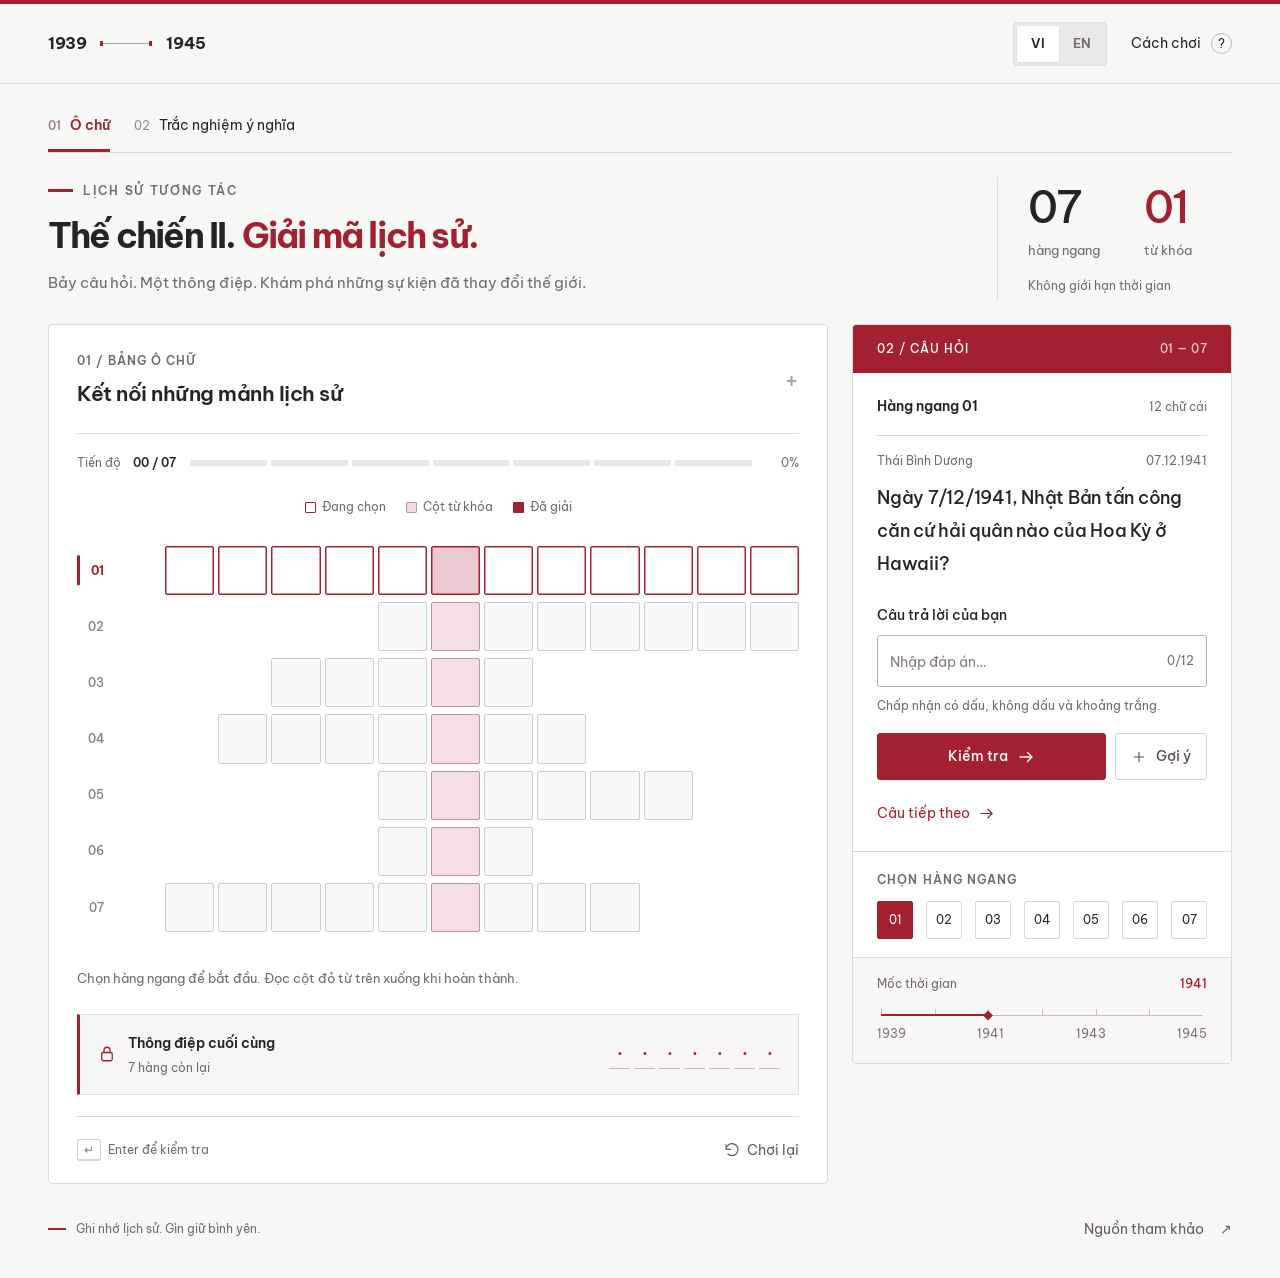
==== commit cc26f7b7: "Update" ====
--- a/index.html
+++ b/index.html
@@ -9,7 +9,7 @@
 <a class="skip" href="#game" data-i18n="skip">Đến ô chữ</a>
 <svg class="icons" xmlns="http://www.w3.org/2000/svg" aria-hidden="true"><symbol id="arrow" viewBox="0 0 24 24"><path d="M4 12h16m-6-6 6 6-6 6"/></symbol><symbol id="check" viewBox="0 0 24 24"><path d="m5 12 4 4L19 6"/></symbol><symbol id="plus" viewBox="0 0 24 24"><path d="M12 5v14M5 12h14"/></symbol><symbol id="reset" viewBox="0 0 24 24"><path d="M3 11a9 9 0 1 1 2.8 7M3 4v7h7"/></symbol><symbol id="lock" viewBox="0 0 24 24"><rect x="5" y="10" width="14" height="11" rx="2"/><path d="M8 10V7a4 4 0 0 1 8 0v3"/></symbol></svg>
 <header class="topbar"><div class="period" aria-label="1939–1945"><span>1939</span><i></i><span>1945</span></div><div class="top-actions"><div class="language-switch" role="group" aria-label="Ngôn ngữ" data-aria="language"><button data-lang="vi" lang="vi" aria-label="Tiếng Việt" aria-pressed="true">VI</button><button data-lang="en" lang="en" aria-label="English" aria-pressed="false">EN</button></div><button class="rules-button" data-open="help-dialog"><span data-i18n="rules">Cách chơi</span><span aria-hidden="true">?</span></button></div></header>
-<main>
+<main><nav class="mode-nav" aria-label="Chế độ quiz" data-aria="mode"><a href="index.html" aria-current="page"><span aria-hidden="true">01</span><span data-i18n="crosswordMode">Ô chữ</span></a><a href="legacy.html"><span aria-hidden="true">02</span><span data-i18n="legacyPage">Trắc nghiệm ý nghĩa</span></a></nav>
 <section class="intro"><div class="intro-copy"><p class="eyebrow"><span class="red-rule"></span><span data-i18n="eyebrow">LỊCH SỬ TƯƠNG TÁC</span></p><h1><span data-i18n="heading">Thế chiến II.</span><span class="accent" data-i18n="subtitle">Giải mã lịch sử.</span></h1><p class="intro-description" data-i18n="intro">Bảy câu hỏi. Một thông điệp. Khám phá những sự kiện đã thay đổi thế giới.</p></div><div class="intro-index"><div><strong>07</strong><span data-i18n="clues">hàng ngang</span></div><div><strong>01</strong><span data-i18n="secret">từ khóa</span></div><p data-i18n="time">Không giới hạn thời gian</p></div></section>
 <div class="game-layout" id="game">
 <section class="board-panel" aria-labelledby="board-title"><div class="section-heading"><div><p class="overline" data-i18n="boardLabel">01 / BẢNG Ô CHỮ</p><h2 id="board-title" data-i18n="boardTitle">Kết nối những mảnh lịch sử</h2></div><span class="board-corner" aria-hidden="true">+</span></div>
--- a/style.css
+++ b/style.css
@@ -19,3 +19,7 @@
 .rules-button,.hint-button,.secondary,.language-switch button,#question-nav button,.dialog-header button{transition:transform .16s,background .18s,border-color .18s,color .18s}.rules-button:active,.hint-button:active:not(:disabled),.secondary:active,.language-switch button:active,#question-nav button:active,.dialog-header button:active{transform:translateY(1px)}.source-link:focus-visible,footer button:focus-visible{outline-offset:6px}.keyword-preview span{transition:background .25s,border-color .25s}.unlocked .keyword-preview span{background:#f1d8e1;border-color:var(--red)}
 @media(max-width:600px){.crossword-wrap{min-width:444px}.progress-track{gap:3px}#archive-date{font-size:23px}}
 @media(prefers-reduced-motion:reduce){#row-marker,.progress-track>span,.source-link>span:last-child{transition:none}.source-link:hover>span:last-child,.rules-button:active,.hint-button:active:not(:disabled),.secondary:active,.language-switch button:active,#question-nav button:active,.dialog-header button:active{transform:none}}
+
+.legacy-link{font-size:13px;text-decoration:none;color:var(--red);padding:8px 0}.legacy-link:hover{text-decoration:underline}@media(max-width:600px){.topbar{flex-wrap:wrap;padding-top:12px;padding-bottom:12px}.top-actions{flex-wrap:wrap;gap:12px}.legacy-link{font-size:12px}}
+
+.mode-nav{display:flex;gap:24px;border-bottom:1px solid var(--line);margin-top:18px}.mode-nav a{display:flex;align-items:center;gap:9px;padding:12px 0;text-decoration:none;font-size:14px;border-bottom:3px solid transparent;color:var(--ink)}.mode-nav a>span:first-child{font-size:12px;color:#9b8592}.mode-nav a[aria-current]{border-color:var(--red);color:var(--red);font-weight:600}.mode-nav a:hover{color:var(--red)}.intro{padding-top:24px;padding-bottom:24px}.intro h1>span{display:inline}.intro h1>span+span:before{content:' '}.intro h1{font-size:clamp(27px,2.7vw,36px)}@media(max-width:600px){.mode-nav{gap:20px}.mode-nav a{font-size:13px}.intro h1>span{display:block}.intro h1>span+span:before{content:none}.intro-index{margin-top:15px}}
